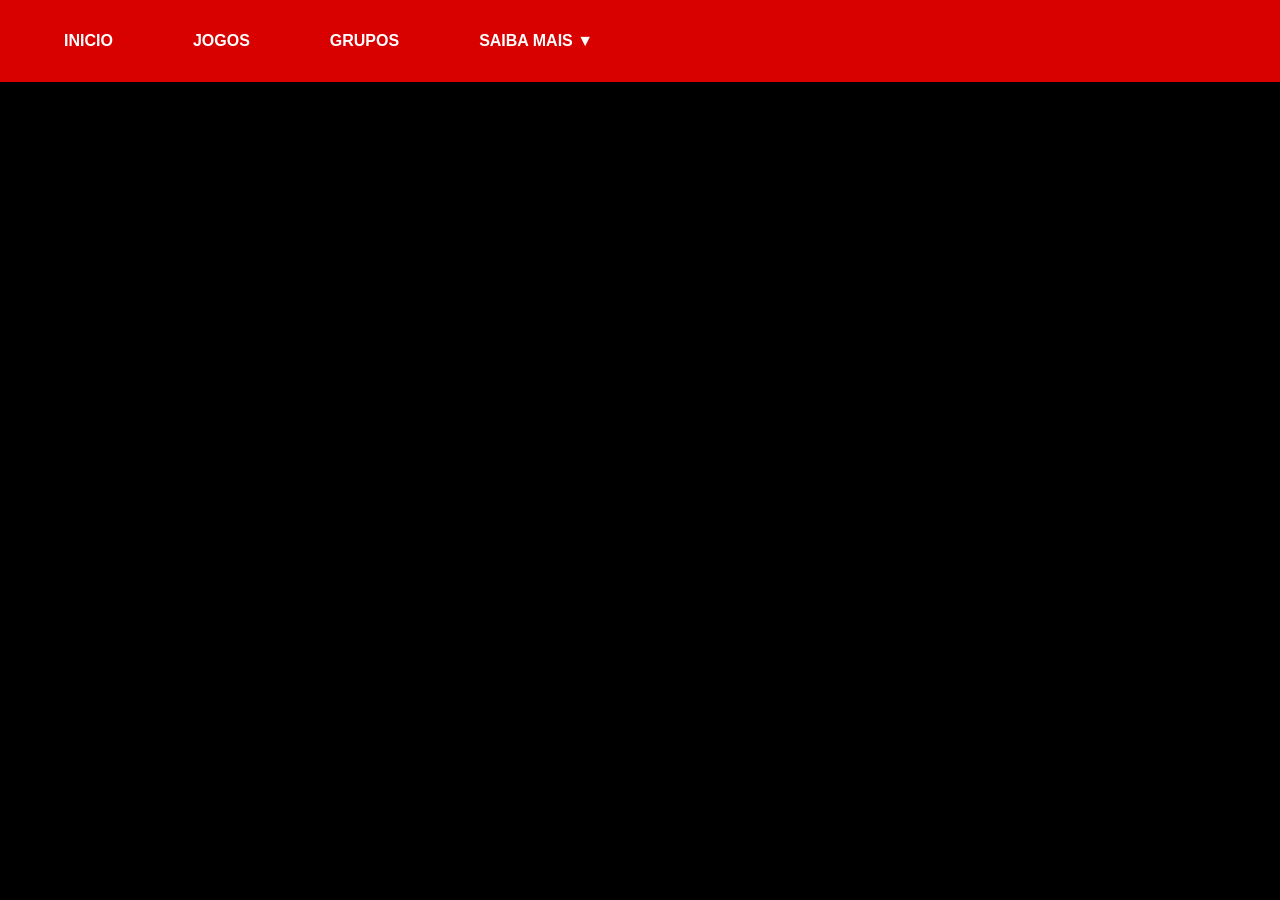
==== index.html @ 4c98f841 "bosnia" ====
<!DOCTYPE html>
<html lang="pt-BR">


<head>
    <meta charset="UTF-8">
    <meta name="viewport" content="width=device-width, initial-scale=1.0">
    <title>Portal do Mundo</title>
    <link rel="stylesheet" href="../style/estilo.css">
</head>


<body>
    <div id="header">
        <div id="nav">
            <ul id="nav-links">
                <li><a href="../index.html" class="links-navegacao">INICIO</a></li>
                <li><a href="#" class="links-navegacao">JOGOS</a></li>
                <li><a href="pages/grupos.html" class="links-navegacao">GRUPOS</a></li>


                <li class="sub-link">
                    <a href="saibamais.html" class="links-navegacao">SAIBA MAIS &#9660</a>
                    <ul class="nav-sub-links">
                        <li><a href="#intro-saiba-mais">O QUE É A COPA?</a></li>
                        <li><a href="#contagem-regressiva">CONTAGEM REGRESSIVA</a></li>
                        <li><a href="#ganhadores">GANHADORES</a></li>
                        <li><a href="#">MAIORES RECORDES</a></li>
                        <li><a href="#">COMO FUNCIONA A COPA?</a></li>
                        <li><a href="#">MASCOTES</a></li>
                    </ul>
                </li>
            </ul>
        </div>
    </div>


   
    <div class="footer">
        <div class="direitos-reservados">
            <p> &#169 2026 - Todos os direitos reservados.</p>
        </div>
    </div>


</body>


</html>
---- style/estilo.css ----
* {
    margin: 0;
    padding: 0; 
    box-sizing: border-box; 
    font-family: 'Poppins', sans-serif;
    font-weight: 600;
}

html {
    scroll-behavior: smooth; 
   
    scroll-padding-top: 90px; 
}

body {
    background-color: black;
}

#header {
    background-color: #D90000; 
    position: fixed;
    z-index: 900;
    width: 100%;
}

#nav {
    padding: 2em;
    margin-left: 2em;
    box-sizing: border-box;
    
}

#nav-links {
    display: flex;
    flex-direction: row;
    justify-content: flex-start;
    align-items: center;
    list-style: none;
    gap: 5em;
}

#nav-links li {
    position: relative;
}

#nav-links li a {
    display: block;
    color: white;
    text-decoration: none;
    padding-bottom: 15px; 
    margin-bottom: -15px;
}


.nav-sub-links {
    display: none;        
    position: absolute;   
    top: 100%;  
    left: 0;
    background-color: white; 
    min-width: 220px;     
    box-shadow: 0px 8px 16px rgba(0,0,0,0.3);
    list-style: none;
    padding: 10px 0;
    margin: 0;            
    z-index: 1000;        
}


.nav-sub-links li a {
    padding: 15px 20px;
    font-size: 14px;
    color: #333 !important; 
}


.nav-sub-links li a:hover {
    background-color: #f5f5f5;
    color: #D90000 !important; 
}

.sub-link:hover .nav-sub-links {
    display: block;
    transform: translateY(1em);
}

.sobre {
    display: flex;
    flex-direction: column;
    color: #ffffff;
}

.grupos {
    display: flex;
    margin-top: 110px;
    gap: 100px;
    justify-content: center;
    border-color: #D90000;
}

.grupos button {
    font-size: 15px;
    color: #ffffff;
    background-color: #000000;
}

.h1 {
    color: #ffffff;
    justify-content: center;
    width: 100%;
}

.secao-introducao {
    display: flex;
    flex-direction: row;
    margin-top: 30px;
}

.imgs-texto-lado {
    margin-left: 20px;
    display: flex;
    flex-direction: column;
    width: 290px;
    gap: 10px;
    color: #ffffff;
}

.imgs-texto-lado img {
    border-radius: 20px;
}

.texto-pt1 {
    margin-left: 30px;
    color: #ffffff;
}

.direitos-reservados {
     display: flex;
     text-align: center;
     flex-direction: column;
     width: 100%;
     color: #ffffff; 
}
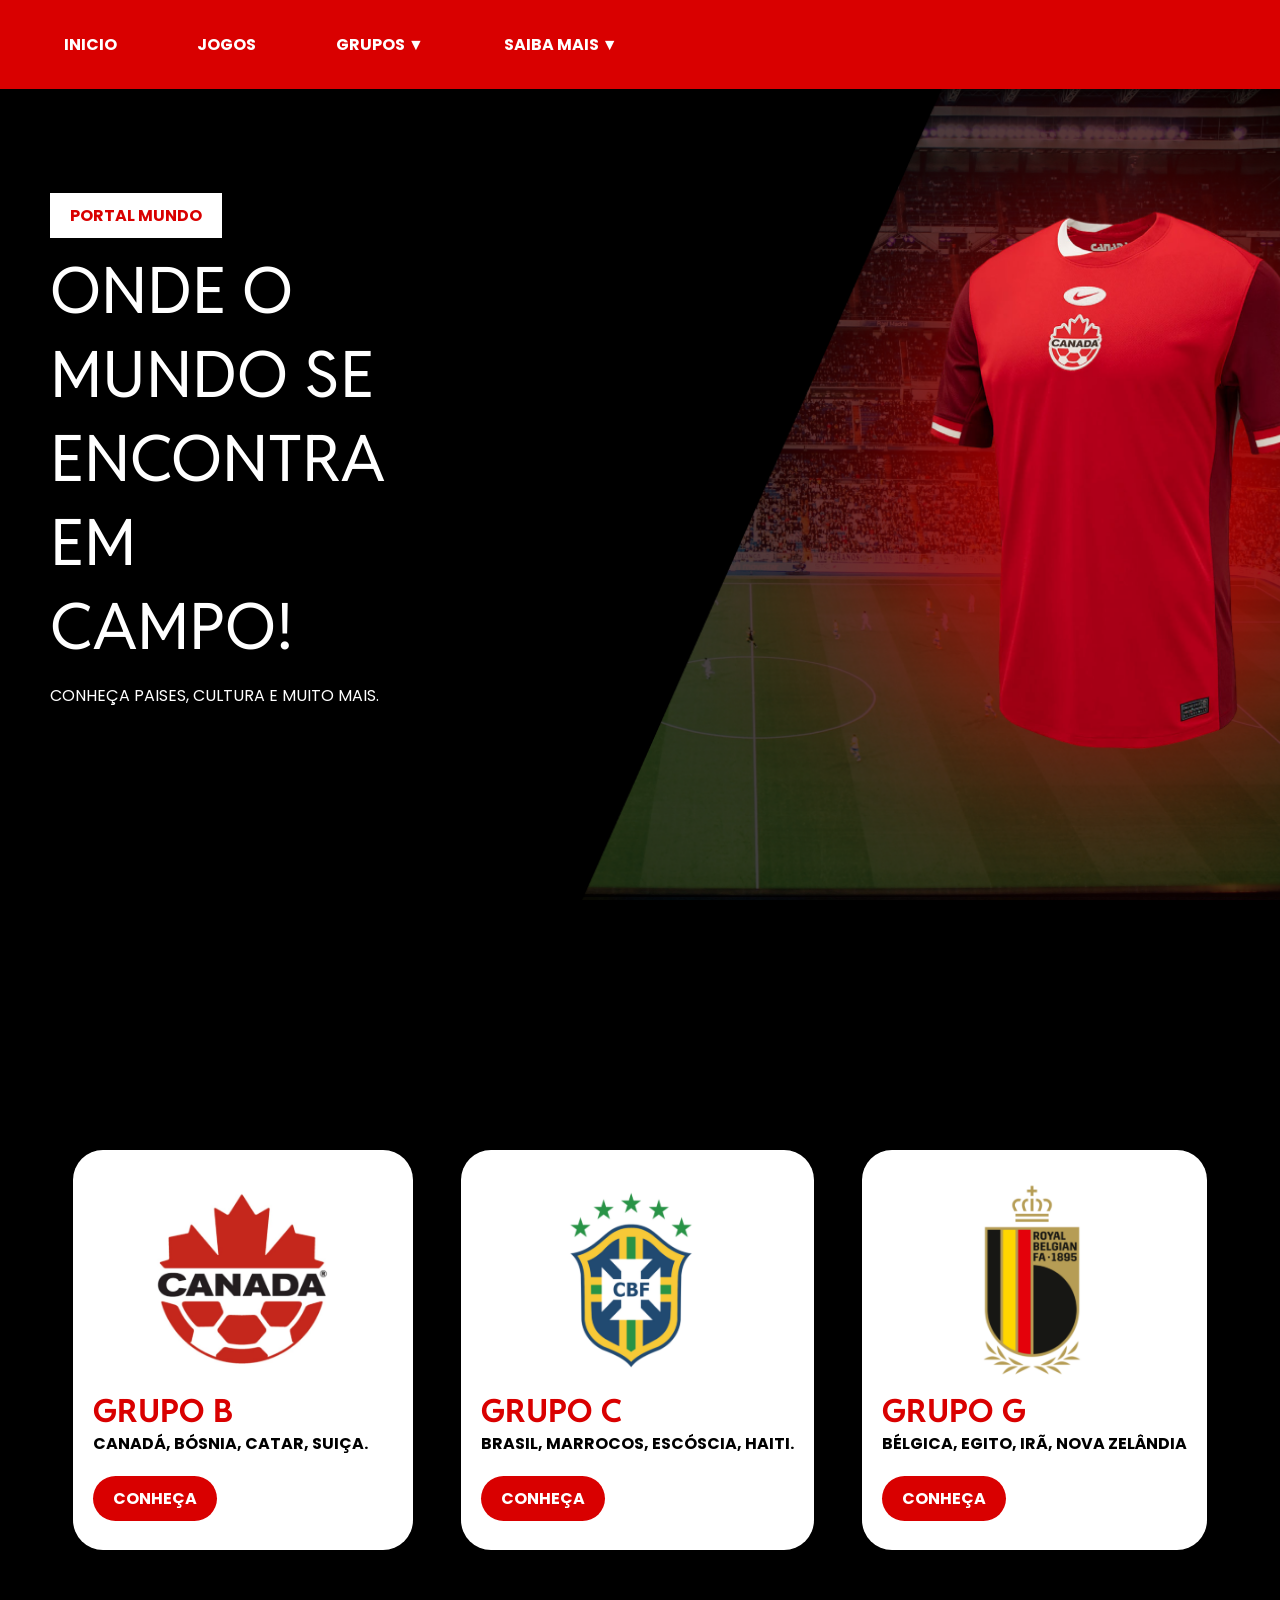
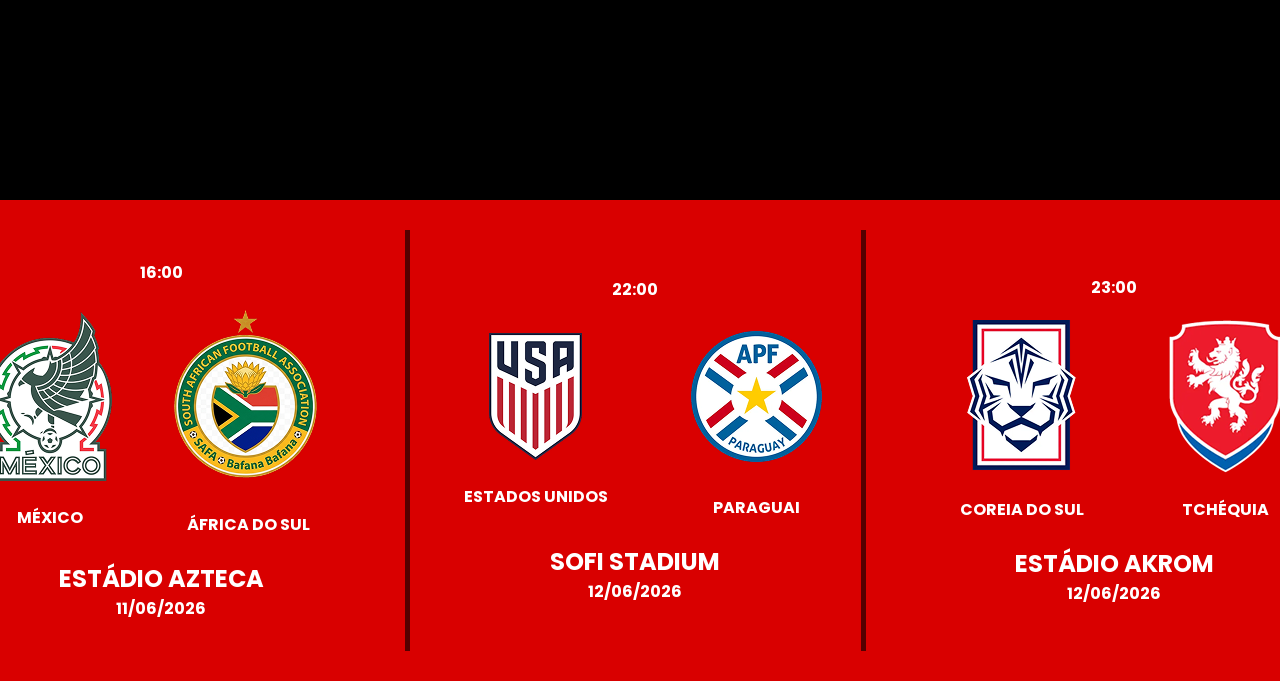
==== commit 313118eb: "pagina home" ====
--- a/index.html
+++ b/index.html
@@ -6,7 +6,17 @@
     <meta charset="UTF-8">
     <meta name="viewport" content="width=device-width, initial-scale=1.0">
     <title>Portal do Mundo</title>
-    <link rel="stylesheet" href="../style/estilo.css">
+    <link rel="stylesheet" href="../style/saibamais.css">
+    <link rel="preconnect" href="https://fonts.googleapis.com">
+    <link rel="preconnect" href="https://fonts.gstatic.com" crossorigin>
+    <link
+        href="https://fonts.googleapis.com/css2?family=Montserrat:ital,wght@0,100..900;1,100..900&family=Poppins:ital,wght@0,100;0,200;0,300;0,400;0,500;0,600;0,700;0,800;0,900;1,100;1,200;1,300;1,400;1,500;1,600;1,700;1,800;1,900&display=swap"
+        rel="stylesheet">
+    <link rel="preconnect" href="https://fonts.googleapis.com">
+    <link rel="preconnect" href="https://fonts.gstatic.com" crossorigin>
+    <link
+        href="https://fonts.googleapis.com/css2?family=Montserrat:ital,wght@0,100..900;1,100..900&family=Poppins:ital,wght@0,100;0,200;0,300;0,400;0,500;0,600;0,700;0,800;0,900;1,100;1,200;1,300;1,400;1,500;1,600;1,700;1,800;1,900&family=Reddit+Sans:ital,wght@0,200..900;1,200..900&display=swap"
+        rel="stylesheet">
 </head>
 
 
@@ -14,36 +24,135 @@
     <div id="header">
         <div id="nav">
             <ul id="nav-links">
-                <li><a href="../index.html" class="links-navegacao">INICIO</a></li>
+                <li><a href="index.html" class="links-navegacao">INICIO</a></li>
                 <li><a href="#" class="links-navegacao">JOGOS</a></li>
-                <li><a href="pages/grupos.html" class="links-navegacao">GRUPOS</a></li>
+                <li class="sub-link"><a href="pages/grupos.html" class="links-navegacao">GRUPOS &#9660</a>
+                    <ul class="nav-sub-links">
+                        <li><a href="pages/grupos.html?grupo=grupo-b">GRUPO B</a></li>
+                        <li><a href="pages/grupos.html?grupo=grupo-c">GRUPO C</a></li>
+                        <li><a href="pages/grupos.html?grupo=grupo-g">GRUPO G</a></li>
+                        <li><a href="pages/grupos.html?grupo=grupo-anfitrioes">ANFITRÕES</a></li>
+                    </ul>
+                </li>
 
 
                 <li class="sub-link">
-                    <a href="saibamais.html" class="links-navegacao">SAIBA MAIS &#9660</a>
+                    <a href="pages/saibamais.html" class="links-navegacao">SAIBA MAIS &#9660</a>
                     <ul class="nav-sub-links">
-                        <li><a href="#intro-saiba-mais">O QUE É A COPA?</a></li>
-                        <li><a href="#contagem-regressiva">CONTAGEM REGRESSIVA</a></li>
-                        <li><a href="#ganhadores">GANHADORES</a></li>
-                        <li><a href="#">MAIORES RECORDES</a></li>
-                        <li><a href="#">COMO FUNCIONA A COPA?</a></li>
-                        <li><a href="#">MASCOTES</a></li>
+                        <li><a href="pages/saibamais.html#intro-saiba-mais">O QUE É A COPA?</a></li>
+                        <li><a href="pages/saibamais.html#contagem-regressiva">CONTAGEM REGRESSIVA</a></li>
+                        <li><a href="pages/saibamais.html#ganhadores">GANHADORES</a></li>
+                        <li><a href="pages/saibamais.html#maiores-recordes">MAIORES RECORDES</a></li>
+                        <li><a href="pages/saibamais.html#como-funciona-a-copa">COMO FUNCIONA A COPA?</a></li>
+                        <li><a href="pages/saibamais.html#mascotes">MASCOTES</a></li>
                     </ul>
                 </li>
             </ul>
         </div>
     </div>
 
-
-   
-    <div class="footer">
-        <div class="direitos-reservados">
-            <p> &#169 2026 - Todos os direitos reservados.</p>
+    <div id="home">
+        <div id="home-textos">
+            <p>PORTAL MUNDO</p>
+            <p>ONDE O MUNDO SE ENCONTRA EM CAMPO!</p>
+            <p>CONHEÇA PAISES, CULTURA E MUITO MAIS.</p>
         </div>
     </div>
 
+    <div id="grupos">
+        <div id="blocos-grupos">
+
+            <div class="card-grupos">
+                <img src="imagens/brasoes/brasao-canada-bw.jpeg" id="img-grupo-b" alt="foto-brasao-grupo-b">
+                <p>GRUPO B</p>
+                <p>CANADÁ, BÓSNIA, CATAR, SUIÇA.</p>
+                <a href="pages/grupos.html?grupo=grupo-b">CONHEÇA</a>
+            </div>
+
+            <div class="card-grupos">
+                <img src="imagens/brasoes/brasao-brasil.png" id="img-grupo-c" alt="foto-brasao-grupo-c">
+                <p>GRUPO C</p>
+                <p>BRASIL, MARROCOS, ESCÓSCIA, HAITI.</p>
+                <a href="pages/grupos.html?grupo=grupo-c">CONHEÇA</a>
+            </div>
+
+            <div class="card-grupos">
+                <img src="imagens/brasoes/brasao-belgica.png" id="img-grupo-g" alt="foto-brasao-grupo-g">
+                <p>GRUPO G</p>
+                <p>BÉLGICA, EGITO, IRÃ, NOVA ZELÂNDIA</p>
+                <a href="pages/grupos.html?grupo=grupo-g">CONHEÇA</a>
+            </div>
+
+        </div>
+    </div>
+
+    <div id="jogos">
+        <div id="blocos-jogos">
+            <div class="card-jogo">
+                <p>16:00</p>
+
+
+                <div class="brasoes-jogos">
+                    <div class="brasao-1">
+                        <img src="imagens/brasoes/brasao-mexico.png" alt="brasao-mexico">
+                        <p>MÉXICO</p>
+                    </div>
+                      
+                    <div class="brasao-2">
+                        <img src="imagens/brasoes/brasao-africa-do-sul.png" alt="brasao-africa-do-sul">
+                        <p>ÁFRICA DO SUL</p>
+                    </div>
+                </div>
+
+
+                <p>ESTÁDIO AZTECA</p>
+                <p>11/06/2026</p>
+            </div>
+
+            <div class="card-jogo">
+                <p>22:00</p>
+
+                <div class="brasoes-jogos">
+                    <div class="brasao-1">
+                        <img src="imagens/brasoes/brasao-usa.png" alt="brasao-usa">
+                        <p>ESTADOS UNIDOS</p>
+                    </div>
+                      
+                    <div class="brasao-2">
+                        <img src="imagens/brasoes/brasao-paraguai.png" alt="brasao-paraguai">
+                        <p>PARAGUAI</p>
+                    </div>
+                </div>
+
+                <p>SOFI STADIUM</p>
+                <p>12/06/2026</p>
+            </div>
+
+            <div class="card-jogo">
+                <p>23:00</p>
+
+                <div class="brasoes-jogos">
+                    <div class="brasao-1">
+                        <img src="imagens/brasoes/brasao-coreia.png" alt="brasao-coreia-do-sul">
+                        <p>COREIA DO SUL</p>
+                    </div>
+        
+                    <div class="brasao-2">
+                        <img src="imagens/brasoes/brasao-tchequia.png" alt="brasao-tchequia">
+                        <p>TCHÉQUIA</p>
+                    </div>
+                </div>
+
+
+                <p>ESTÁDIO AKROM</p>
+                <p>12/06/2026</p>
+            </div>
+        </div>
+    </div>
+
+<script src="js/saibamais.js"></script>
 
 </body>
 
 
-</html>
+</html>
--- a/style/saibamais.css
+++ b/style/saibamais.css
@@ -0,0 +1,711 @@
+* {
+    margin: 0;
+    padding: 0; 
+    box-sizing: border-box; 
+    font-family: 'Poppins', sans-serif;
+    color: white;
+    
+}
+
+html {
+    scroll-behavior: smooth; 
+    scroll-padding-top: 90px; 
+}
+
+body {
+    background-color: black;
+    margin: 0;
+    padding: 0;
+}
+
+#header {
+    background-color: #D90000; 
+    position: fixed;
+    z-index: 900;
+    width: 100%;
+    box-shadow: 0px 4px 10px rgba(0, 0, 0, 0.5);
+}
+
+#nav {
+    padding: 2em;
+    margin-left: 2em;
+    box-sizing: border-box;
+    
+}
+
+#nav-links {
+    display: flex;
+    flex-direction: row;
+    justify-content: flex-start;
+    align-items: center;
+    list-style: none;
+    gap: 5em;
+}
+
+#nav-links li {
+    position: relative;
+}
+
+#nav-links li a {
+    display: block;
+    color: white;
+    text-decoration: none;
+    padding-bottom: 15px; 
+    margin-bottom: -15px;
+    font-weight: bold;
+}
+
+
+.nav-sub-links {
+    display: none;        
+    position: absolute;   
+    top: 100%;  
+    left: 0;
+    background-color: white; 
+    min-width: 220px;     
+    box-shadow: 0px 8px 16px rgba(0,0,0,0.3);
+    list-style: none;
+    padding: 10px 0;
+    margin: 0;            
+    z-index: 1000;        
+}
+
+
+.nav-sub-links li a {
+    padding: 15px 20px;
+    font-size: 14px;
+    color: #333 !important; 
+}
+
+
+.nav-sub-links li a:hover {
+    background-color: #f5f5f5;
+    color: #D90000 !important; 
+}
+
+.sub-link:hover .nav-sub-links {
+    display: block;
+    transform: translateY(1em);
+}
+
+#intro-saiba-mais {
+    background-image: url(../imagens/backgrounds/background-saiba-mais.jpg);
+    background-size: cover;
+    background-repeat: no-repeat;
+    background-position: center;
+    min-height: 100vh; 
+    display: flex;
+    justify-content: flex-end; 
+    align-items: center;       
+}
+
+#intro-textos {
+    display: flex;
+    flex-direction: column;
+    align-items: flex-end; 
+    color: white;
+    text-align: right;
+    margin-top: 1em;
+    padding-right: 4em; 
+    max-width: 950px;  
+}
+
+#titulo-intro {
+    font-size: 50px;
+    font-family: 'Reddit Sans';
+    font-weight: bold;
+}
+
+#destaque-titulo-intro {
+    font-size: 50px;
+    background-color: white;
+    color: #D90000;
+    padding: 0 10px; 
+    margin-bottom: 0.5em;
+    display: inline-block; 
+    font-family: 'Reddit Sans';
+    font-weight: bold;
+    
+}
+
+#texto-intro {
+    margin-top: 1em;
+    font-size: 17px;
+}
+
+#contagem-regressiva {
+    scroll-margin-top: 120px;
+    text-align: center;
+    color: white;
+    font-family: 'Reddit Sans';
+    margin: 10em;
+    margin-top: 15em;
+    margin-bottom: 15em;
+
+}
+
+#titulo-contagem {
+    font-size: 64px;
+    margin-bottom: 25px;
+    letter-spacing: 2px;
+    font-family: 'Reddit Sans';
+    font-weight: bold;
+}
+
+#texto-contagem {
+    font-size: 20px;
+    margin-bottom: 2em;
+}
+
+#card-contagem {
+    display: flex;
+    justify-content: center;
+    gap: 20px;
+}
+
+
+.time-card {
+    background-color: #D90000; 
+    min-width: 200px;
+    padding: 20px 15px;
+    border-radius: 8px;
+    box-shadow: 0 4px 10px rgba(0, 0, 0, 0.5);
+}
+
+
+#dias, #horas, #minutos, #segundos {
+    font-size: 64px;
+    font-weight: bold;
+    margin: 0;
+    line-height: 1; 
+}
+
+.time-label {
+    font-size: 20px;
+    letter-spacing: 1px;
+    margin-top: 8px;
+    color: #ffffff;
+    font-weight: 400;
+}
+
+
+#ganhadores {
+    background-color: black;
+    color: white;
+    font-family: 'Poppins';
+    padding: 40px 20px;
+    max-width: 1000px;
+    margin: 0 auto;
+    scroll-margin-top: 5px;
+}
+
+#titulo-ganhadores {
+    font-family: 'Reddit Sans';
+    font-size: 64px;
+    margin-bottom: 0.2em;
+    font-weight: bold;
+}
+
+#texto-ganhadores {
+    font-size: 20px;
+    margin-bottom: 2em;
+}
+
+
+#card-ganhadores-1, #card-ganhadores-2, #card-ganhadores-3, 
+#card-ganhadores-4, #card-ganhadores-5, #card-ganhadores-6 {
+    display: flex;
+    justify-content: space-between;
+    align-items: flex-start;
+    gap: 50px;
+    margin-bottom: 25px;
+    padding-bottom: 25px;
+    border-bottom: 2px solid rgb(255, 255, 255); 
+}
+
+#card-ganhadores-2 {
+    border-bottom: none;
+}
+
+.blocos {
+    flex: 1;
+    display: flex;
+    flex-direction: column;
+    align-items: center;
+    text-align: center;
+}
+
+.blocos img {
+    width: 100%;
+    max-width: 200px;
+    height: 120px;
+    background-color: #D3D3D3; 
+    filter: grayscale(100%);
+    transition: transform 0.4s cubic-bezier(0.25, 1, 0.5, 1);
+    border: none;
+    object-fit: cover;
+    margin-bottom: 12px;
+}
+
+.blocos img:hover {
+    filter: none;
+    transition: transform 0.5s ease-out;
+    transform: scale(1.08);
+    transition: ease-in;
+}
+
+.blocos p {
+    margin: 2px 0;
+    font-size: 14px;
+   
+    letter-spacing: 1px;
+    text-transform: uppercase;
+}
+
+.blocos p + p {
+    
+    color: #e0e0e0;
+}
+
+#ganhadores button {
+    background-color: #D90000;
+    color: white;
+    border: none;
+    padding: 12px 30px;
+    font-size: 14px;
+    font-weight: bold;
+    border-radius: 50px; 
+    cursor: pointer;
+    margin-top: 20px;
+    transition: background-color 0.2s ease;
+    text-transform: uppercase;
+}
+
+.hidden-card {
+    display: none !important;
+}
+
+#maiores-recordes {
+    display: flex;
+    flex-direction: column;
+    color: white;
+    width: 100%;
+    margin-top: 10em;   
+    margin-bottom: 0;   
+}
+
+#titulo-carrossel {
+    text-align: left;
+    font-size: 64px; 
+    font-family: 'Reddit Sans', sans-serif;
+    font-weight: bold;
+    text-transform: uppercase;
+    margin-left: 5%;
+    margin-bottom: 0.8em;
+    letter-spacing: 1px;
+}
+
+#carrossel-recordes {
+    background-color: #D90000;
+    width: 100%;
+    min-height: 450px; 
+    display: flex;
+    justify-content: center;
+    align-items: center;
+    padding: 4em 0;   
+}
+
+.cards-carrossel {
+    display: flex;
+    flex-direction: row;
+    align-items: center;
+    justify-content: space-between;
+    width: 100%;
+    max-width: 1100px; 
+    padding: 0 2em;
+    gap: 4em;
+}
+
+.imagem-carrossel {
+    flex: 1;
+    display: flex;
+    justify-content: center;
+    align-items: center;
+}
+
+.imagem-carrossel img {
+    width: 100%;
+    max-width: 450px;
+    height: 400px;
+    object-fit: cover; 
+    object-position: center top;
+    box-shadow: 0px 10px 25px rgba(0, 0, 0, 0.4);
+}
+
+
+.textos-carrossel {
+    flex: 1.2;     
+    display: flex;
+    flex-direction: column;
+    justify-content: center;
+    text-align: right;  
+}
+
+.titulo-card-carrossel {
+    font-family: 'Reddit Sans', sans-serif;
+    font-size: 42px;
+    font-weight: bold;
+    letter-spacing: 1px;
+    text-transform: uppercase;
+    line-height: 1.1;
+    margin-bottom: 5px;
+}
+
+.subtitulo-card-carrossel {
+    font-family: 'Reddit Sans', sans-serif;
+    font-size: 18px;
+    font-weight: bold;
+    text-transform: uppercase;
+    letter-spacing: 1px;
+    color: #ffffff;
+    margin-bottom: 20px;
+    padding-bottom: 15px;
+    border-bottom: 2px solid rgb(255, 255, 255); 
+}
+
+.texto-card-carrossel {
+    font-family: 'Poppins', sans-serif;
+    font-size: 14px;
+    line-height: 1.6;
+    color: #ffffff;
+    text-align: justify;
+}
+
+
+#como-funciona-a-copa {
+    display: flex;
+    flex-direction: column;
+    justify-content: center;
+    align-items: center;
+    color: white;
+    background-image: url('../imagens/backgrounds/background-explicacao-saibamais.jpg');
+    background-size: cover;
+    background-repeat: repeat-x;
+    height: 900px;
+    text-align: center;
+}
+
+#titulo-explicacao {
+    font-family: 'Reddit Sans';
+    font-size: 64px;
+    font-weight: bold;
+    margin-left: 8em;
+    margin-bottom: 20px;
+    padding-bottom: 15px;
+    border-bottom: 2px solid rgb(255, 255, 255);
+    width: fit-content;
+}
+
+#texto-explicacao {
+    font-size: 24px;
+    margin-left: 8em;
+    margin-right: 8em;
+    margin-top: 2em;
+    text-align: justify;
+}
+
+#mascotes{
+    display: flex;
+    flex-direction: column;
+    color: white;
+    font-weight: 600;
+    margin-top: 10em;
+   
+}
+
+#titulo-mascotes {
+    font-size: 64px;
+    margin-left: 2em;
+}
+
+#cards-mascotes {
+    display: flex;
+    flex-direction: row;
+    justify-content: center;
+    align-items: center;
+    gap: 15em;
+    margin-top: 2em;
+    margin-bottom: 2em;
+    font-weight: bold;
+}
+
+#card-mascote-selecionado {
+    width: 450px;
+    gap: 2em;
+}
+
+#foto-mascote-selecionado {
+    width: 600px;
+    height: 550px;
+    border-radius: 30px;
+}
+
+#nome-mascote-selecionado {
+    font-size: 48px;
+    color: #D90000;
+}
+
+#pais-ano-mascote-selecionado {
+    font-size: 30px;
+    font-style: italic;
+}
+
+#texto-sobre-o-mascote-selecionado {
+    font-size: 24px;
+}
+
+#card-secundario {
+    display: flex;
+    flex-direction: column;
+    width: 550px;
+    max-height: 665px;
+    overflow: auto;
+    padding: 10px;
+  
+}
+
+#item-lista-fuleco {
+    display: none;
+}
+
+.esconder-mascote {
+    display: none !important;
+}
+
+
+.mascotes-secundarios {
+    display: flex;
+    flex-direction: row;
+    gap: 3em;
+    margin-bottom: 2em;
+}
+
+.foto-mascote {
+    background-color: #D3D3D3;
+    width: 200px;
+    height: 200px;
+    border-radius: 30px;
+    filter: grayscale(100);
+}
+
+.nome-mascote {
+    font-size: 32px;
+    color: #D90000;
+}
+
+.pais-ano-mascote {
+    font-size: 24px;
+    font-style: italic
+}
+
+.texto-mascote {
+    font-size: 15px;
+}
+
+#card-secundario::-webkit-scrollbar {
+    width: 6px;               /* Largura da barra */
+}
+
+#card-secundario::-webkit-scrollbar-track {
+    background: rgba(0, 0, 0, 0.05); /* Fundo da barra */
+    border-radius: 10px;
+}
+
+#card-secundario::-webkit-scrollbar-thumb {
+    background: #ccc;         /* Cor do indicador de rolagem */
+    border-radius: 10px;
+}
+
+#card-secundario::-webkit-scrollbar-thumb:hover {
+    background: #999;         /* Cor do indicador quando passa o mouse */
+}
+
+
+/*home*/
+
+#home {
+    display: flex;
+    align-items: center;
+    justify-content: flex-start; 
+    height: 100vh;         
+    padding-left: 50px;         
+    background-image: url("../imagens/backgrounds/background_home.png"); 
+    background-size: cover;
+    background-repeat: no-repeat;
+}
+
+
+#home-textos p:nth-of-type(1) {
+    font-size: 1rem;
+    color: #D90000;
+    background-color: #ffffff;
+    width: fit-content;
+    
+    padding: 10px 20px;
+    text-align: center;
+    font-weight: bold;
+    margin-bottom: 10px;
+}
+
+
+#home-textos p:nth-of-type(2) {
+    font-size: 64px;
+    color: #ffffff;
+    font-family: 'Reddit Sans', sans-serif;
+    margin-right: 900px;
+    margin-bottom: 15px;
+}
+
+
+#home-textos p:nth-of-type(3) {
+    font-size: 1rem;
+    white-space: nowrap;
+    color: #ffffff;
+}
+
+#grupos {
+    display: flex;
+    justify-content: center;
+    align-items: center;
+    height: 100vh;
+    margin: 0 auto;
+}
+
+#blocos-grupos {
+    display: flex;
+    flex-direction: row;
+    gap: 3em;
+}
+
+.card-grupos {
+    display: flex;
+    flex-direction: column;
+    background-color: white;
+    height: 25em;
+    border-radius: 30px;
+    padding: 20px;
+}
+
+.card-grupos img {
+    width: 300px;
+    height: auto;
+    border-radius: 30px;
+    margin-top: 10px;
+    margin-bottom: 10px;
+}
+
+.card-grupos p:nth-of-type(1) {
+    font-size: 2em;
+    color: #D90000;
+    font-family: 'Reddit Sans';
+    font-weight: bold;
+}
+
+.card-grupos p:nth-of-type(2) {
+    font-size: 1em;
+    color: black;
+    font-weight: bold;
+}
+
+.card-grupos a {
+    text-decoration: none;
+    border: none;
+    background-color: #D90000;
+    font-weight: bold;
+    padding: 10px 20px;
+    width: fit-content;
+    border-radius: 30px;
+    margin-top: 20px;
+}
+
+#jogos {
+    display: flex;
+    background-color: #D90000;
+    justify-content: center;
+
+    
+}
+
+#blocos-jogos {
+    display: flex;
+    flex-direction: row;
+    gap: 40px;
+    margin: 30px;
+}
+
+
+
+.card-jogo {
+    display: flex;
+    flex-direction: column;
+    justify-content: center;
+    align-items: center;
+    box-sizing: border-box;
+    padding: 30px;
+ 
+}
+
+.card-jogo:nth-child(2) {
+    border-left: #530000 5px solid;
+    border-right: #530000 5px solid;
+}
+
+.card-jogo p:nth-of-type(1) {
+    font-size: 1em;
+    font-weight: bold;
+}
+
+.card-jogo p:nth-of-type(2) {
+    font-size: 1.5em;
+    font-weight: bold;
+}
+
+.card-jogo p:nth-of-type(3) {
+    font-size: 1em;
+    font-weight: bold;
+}
+
+.brasoes-jogos {
+    display: flex;
+    flex-direction: row;
+    justify-content: center;
+    align-items: center;
+    gap: 50px;
+    margin-top: 20px;
+}
+
+.brasoes-jogos p:nth-last-of-type(1) {
+    font-size: 1.5em;
+    font-weight: bold;
+    margin: 1.5em;
+}
+
+.brasao-1, .brasao-2 {
+    display: flex;
+    flex-direction: column;
+    justify-content: center;
+    align-items: center;
+}
+
+.brasao-1 p:nth-of-type(1) {
+    font-size: 1em;
+    font-weight: bold;
+    white-space: nowrap;
+    
+}
+
+.brasao-2 p:nth-of-type(1) {
+    font-size: 1em;
+    font-weight: bold;
+    white-space: nowrap;
+}
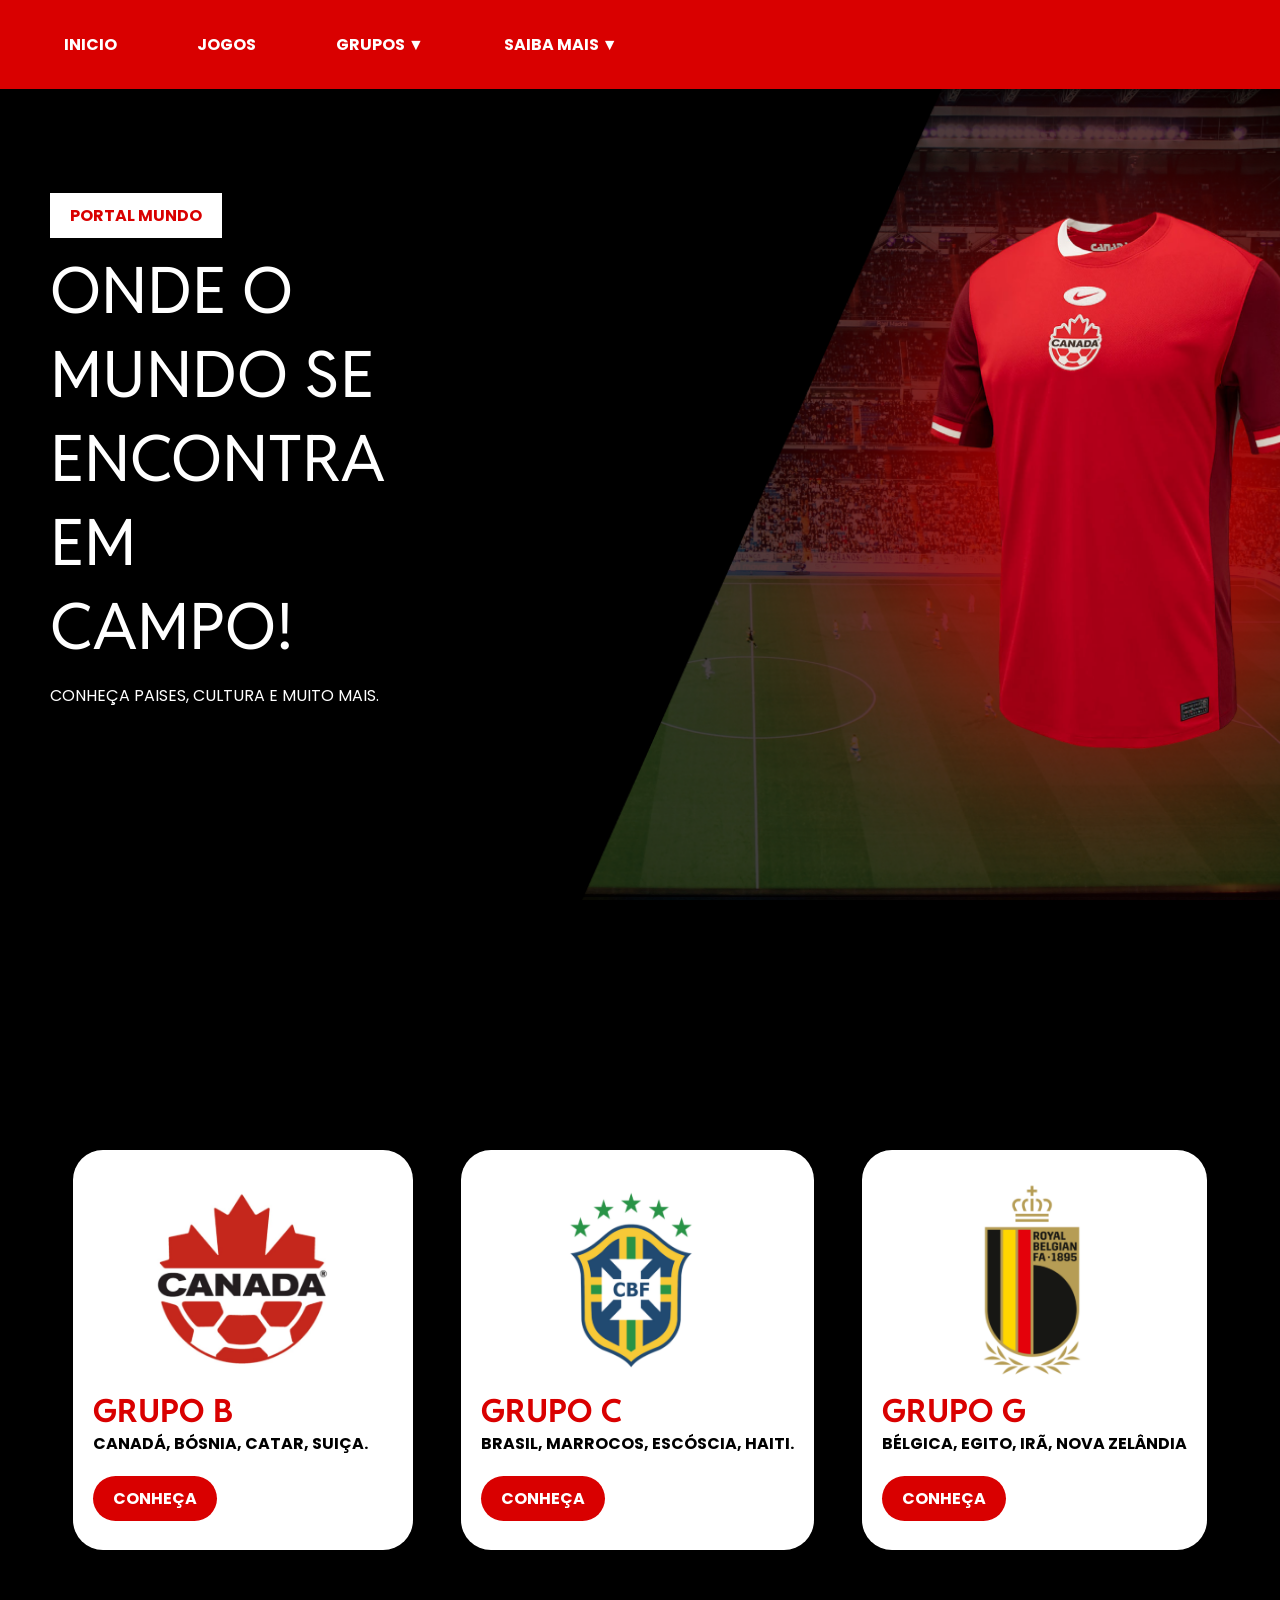
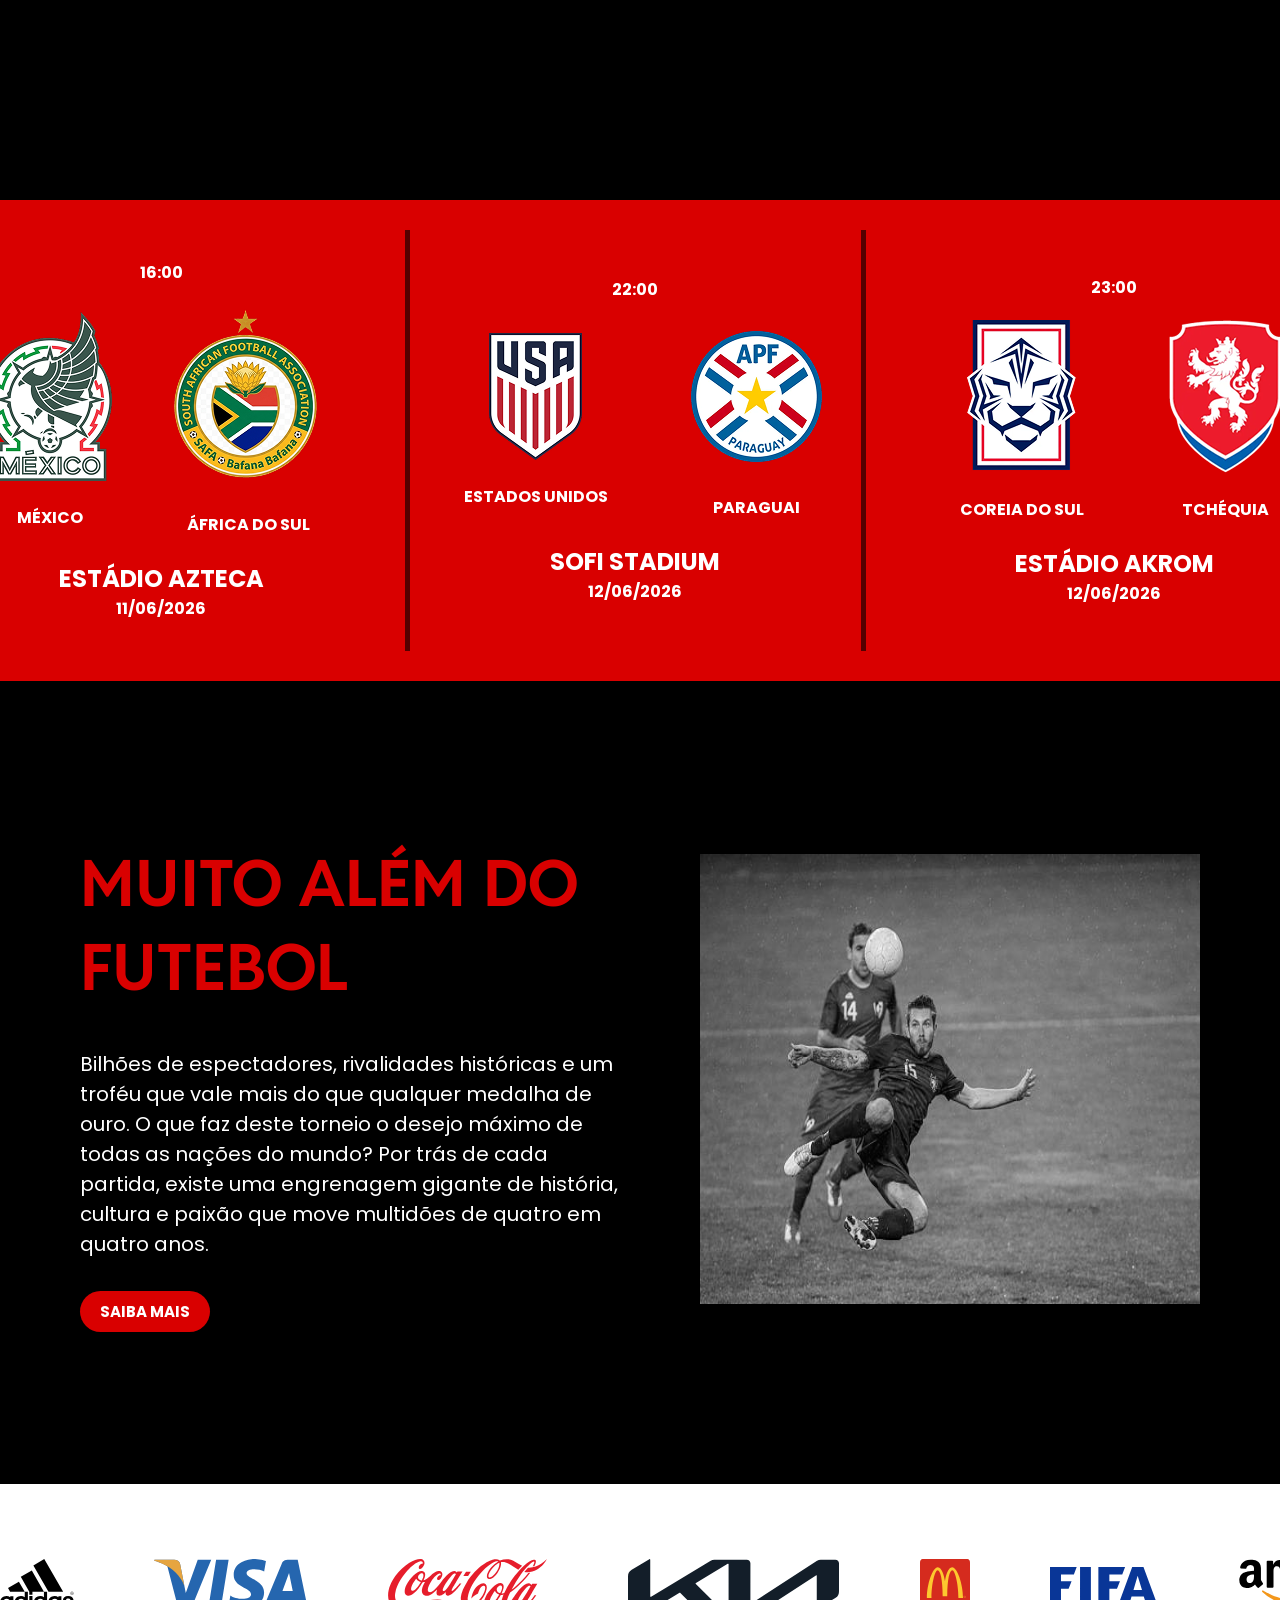
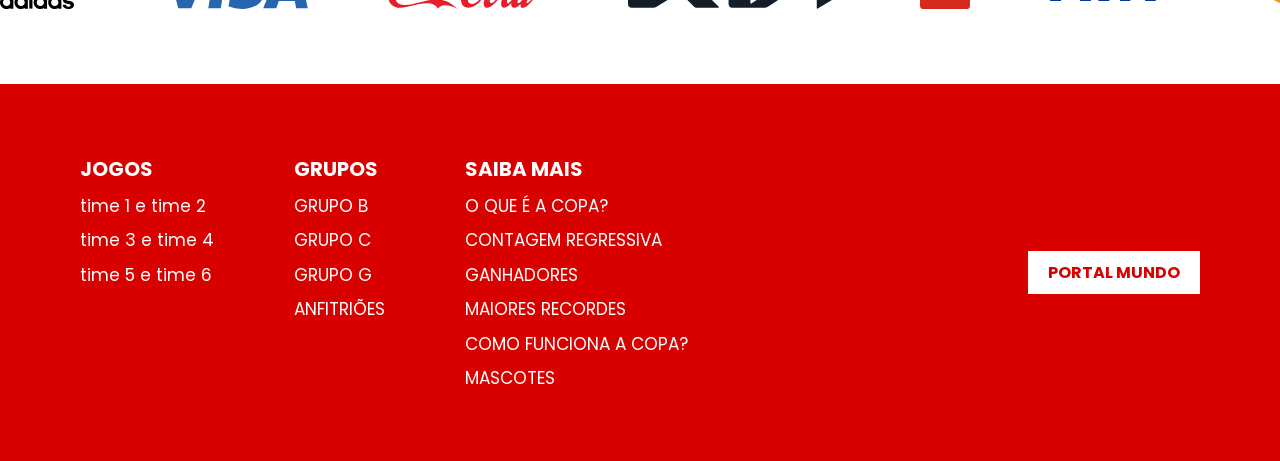
==== commit caed4bc9: "pagina home finalizada" ====
--- a/index.html
+++ b/index.html
@@ -150,6 +150,65 @@
         </div>
     </div>
 
+    <div id="o-que-e-a-copa">
+        <div id="textos-o-que-e-a-copa">
+            <p>MUITO ALÉM DO FUTEBOL</p>
+            <p>Bilhões de espectadores, rivalidades históricas e um troféu que vale mais do que qualquer medalha de ouro. O que faz deste torneio o desejo máximo de todas as nações do mundo? Por trás de cada partida, existe uma engrenagem gigante de história, cultura e paixão que move multidões de quatro em quatro anos.</p>
+            <a href="pages/saibamais.html">SAIBA MAIS</a>
+        </div>
+        <div id="imagens-o-que-e-a-copa">
+            <img src="imagens/img-gerais/jogando-1.jpg" alt="jogadores-jogando-1">
+        </div>
+    </div>
+
+    <div id="patrocinadores">
+        <div class="carrossel-container">
+            <div id="imagens-patrocinadores">
+                <img src="imagens/patrocinadores/adidas.svg" alt="logo-adidas">
+                <img src="imagens/patrocinadores/visa.svg" alt="logo-visa">
+                <img src="imagens/patrocinadores/coca-cola.svg" alt="logo-coca-cola">
+                <img src="imagens/patrocinadores/kia.svg" alt="logo-kia">
+                <img src="imagens/patrocinadores/mcdonalds.svg" alt="logo-mc-donalds">
+                <img src="imagens/patrocinadores/fifa.svg" alt="logo-fifa" class="logo-fifa">
+                <img src="imagens/patrocinadores/amazon.svg" alt="logo-amazon">
+                <img src="imagens/patrocinadores/airbnb.svg" alt="logo-airbnb">
+            </div>
+        </div>
+    </div>
+
+    <div id="footer">
+        <div id="links-footer">
+            <ul>
+                <li><a href="#">JOGOS</a></li>
+                <li><a href="#">time 1 e time 2</a></li>
+                <li><a href="#">time 3 e time 4</a></li>
+                <li><a href="#">time 5 e time 6</a></li>
+            </ul>
+
+            <ul>
+                <li><a href="pages/grupos.html">GRUPOS</a></li>
+                <li><a href="pages/grupos.html?grupo=grupo-b">GRUPO B</a></li>
+                <li><a href="pages/grupos.html?grupo=grupo-c">GRUPO C</a></li>
+                <li><a href="pages/grupos.html?grupo=grupo-g">GRUPO G</a></li>
+                <li><a href="pages/grupos.html?grupo=grupo-anfitrioes">ANFITRIÕES</a></li>
+            </ul>
+
+            <ul>
+                <li><a href="pages/saibamais.html">SAIBA MAIS</a></li>
+                <li><a href="pages/saibamais.html#intro-saiba-mais">O QUE É A COPA?</a></li>
+                <li><a href="pages/saibamais.html#contagem-regressiva">CONTAGEM REGRESSIVA</a></li>
+                <li><a href="pages/saibamais.html#ganhadores">GANHADORES</a></li>
+                <li><a href="pages/saibamais.html#maiores-recordes">MAIORES RECORDES</a></li>
+                <li><a href="pages/saibamais.html#como-funciona-a-copa">COMO FUNCIONA A COPA?</a></li>
+                <li><a href="pages/saibamais.html#mascotes">MASCOTES</a></li>
+            </ul>
+        </div>
+
+        <div id="logo-footer">
+            <a href="index.html">PORTAL MUNDO</a>
+        </div>
+    </div>
+
 <script src="js/saibamais.js"></script>
 
 </body>
--- a/style/saibamais.css
+++ b/style/saibamais.css
@@ -420,6 +420,7 @@
     color: white;
     font-weight: 600;
     margin-top: 10em;
+    margin-bottom: 5em;
    
 }
 
@@ -708,4 +709,146 @@
     font-size: 1em;
     font-weight: bold;
     white-space: nowrap;
+}
+
+#o-que-e-a-copa {
+    display: flex;
+    flex-direction: row;
+    justify-content: center;
+    align-items: center;
+    margin-top: 10em;
+    margin-bottom: 10em;
+}
+
+#textos-o-que-e-a-copa {
+    margin-left: 5em;
+    margin-right: 5em;
+}
+
+#textos-o-que-e-a-copa p:nth-of-type(1) {
+    font-size: 64px;
+    font-weight: bold;
+    font-family: 'Reddit Sans';
+    color: #D90000;
+}
+
+#textos-o-que-e-a-copa p:nth-of-type(2) {
+    font-size: 20px;
+    margin-top: 2em;
+    margin-bottom: 2em;
+}
+
+#textos-o-que-e-a-copa a {
+    background-color: #D90000;
+    font-size: 15px;
+    font-weight: bold;
+    width: fit-content;
+    text-decoration: none;
+    border-radius: 30px;
+    padding: 10px 20px;
+}
+
+#imagens-o-que-e-a-copa {
+    margin-right: 5em;
+}
+
+#imagens-o-que-e-a-copa img{
+    width: 500px;
+    height: 450px;
+    filter: grayscale(100);
+}
+
+#patrocinadores {
+    display: flex;
+    justify-content: center;
+    align-items: center;
+    width: 100%;
+    background-color: white;
+    height: 200px;
+}
+
+.carrossel-container {
+    overflow: hidden;
+    width: 100%;
+    display: flex;
+}
+
+#imagens-patrocinadores {
+    display: flex;
+    flex-direction: row;
+    align-items: center; 
+    gap: 5em;
+    padding-right: 5em;
+    animation: rolarInfinito 25s linear infinite;
+}
+
+
+#imagens-patrocinadores img {
+    height: 50px; 
+    width: auto;
+    object-fit: contain;
+    flex-shrink: 0;
+}
+
+
+#imagens-patrocinadores img.logo-fifa {
+    height: 35px;
+}
+
+#imagens-patrocinadores:hover {
+    animation-play-state: paused;
+}
+
+@keyframes rolarInfinito {
+    0% {
+        transform: translateX(0);
+    }
+    100% {
+        transform: translateX(-50%);
+    }
+}
+
+#footer {
+    display: flex;
+    flex-direction: row;
+    justify-content: space-between;
+    align-items: center;
+    background-color: #D90000;
+    padding: 70px 80px;
+}
+
+#links-footer {
+    display: flex;
+    flex-direction: row;
+    gap: 5em;
+}
+
+#links-footer ul {
+    display: flex;
+    flex-direction: column;
+    list-style: none;
+    font-size: 17px;
+    gap: 0.5em;
+}
+
+#links-footer ul li a {
+    text-decoration: none;
+}
+
+#links-footer ul li a:hover{
+    color: #530000;
+}
+
+#links-footer ul li:nth-of-type(1) {
+    font-weight: bold;
+    font-size: 20px;
+}
+
+#logo-footer a {
+    background-color: white;
+    color: #D90000;
+    text-decoration: none;
+    width: fit-content;
+    padding: 10px 20px;
+    font-weight: bold;
 }
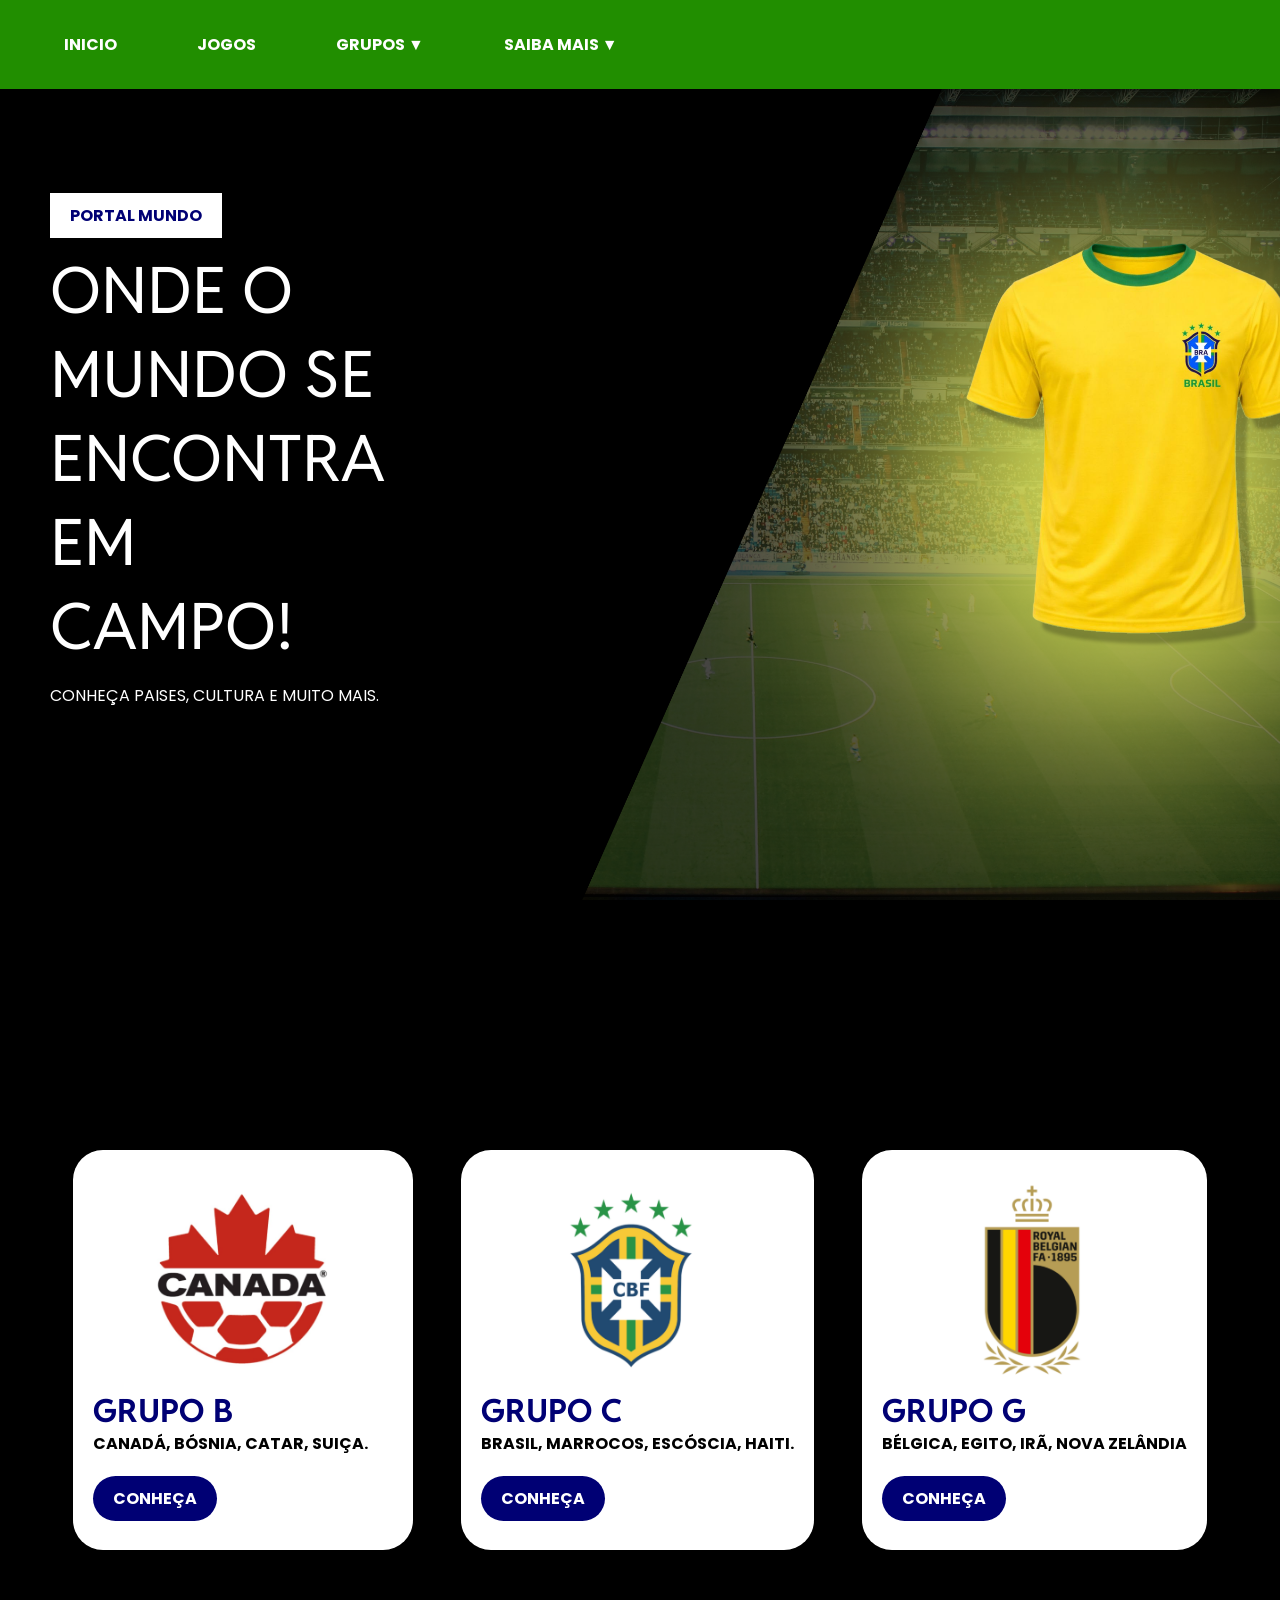
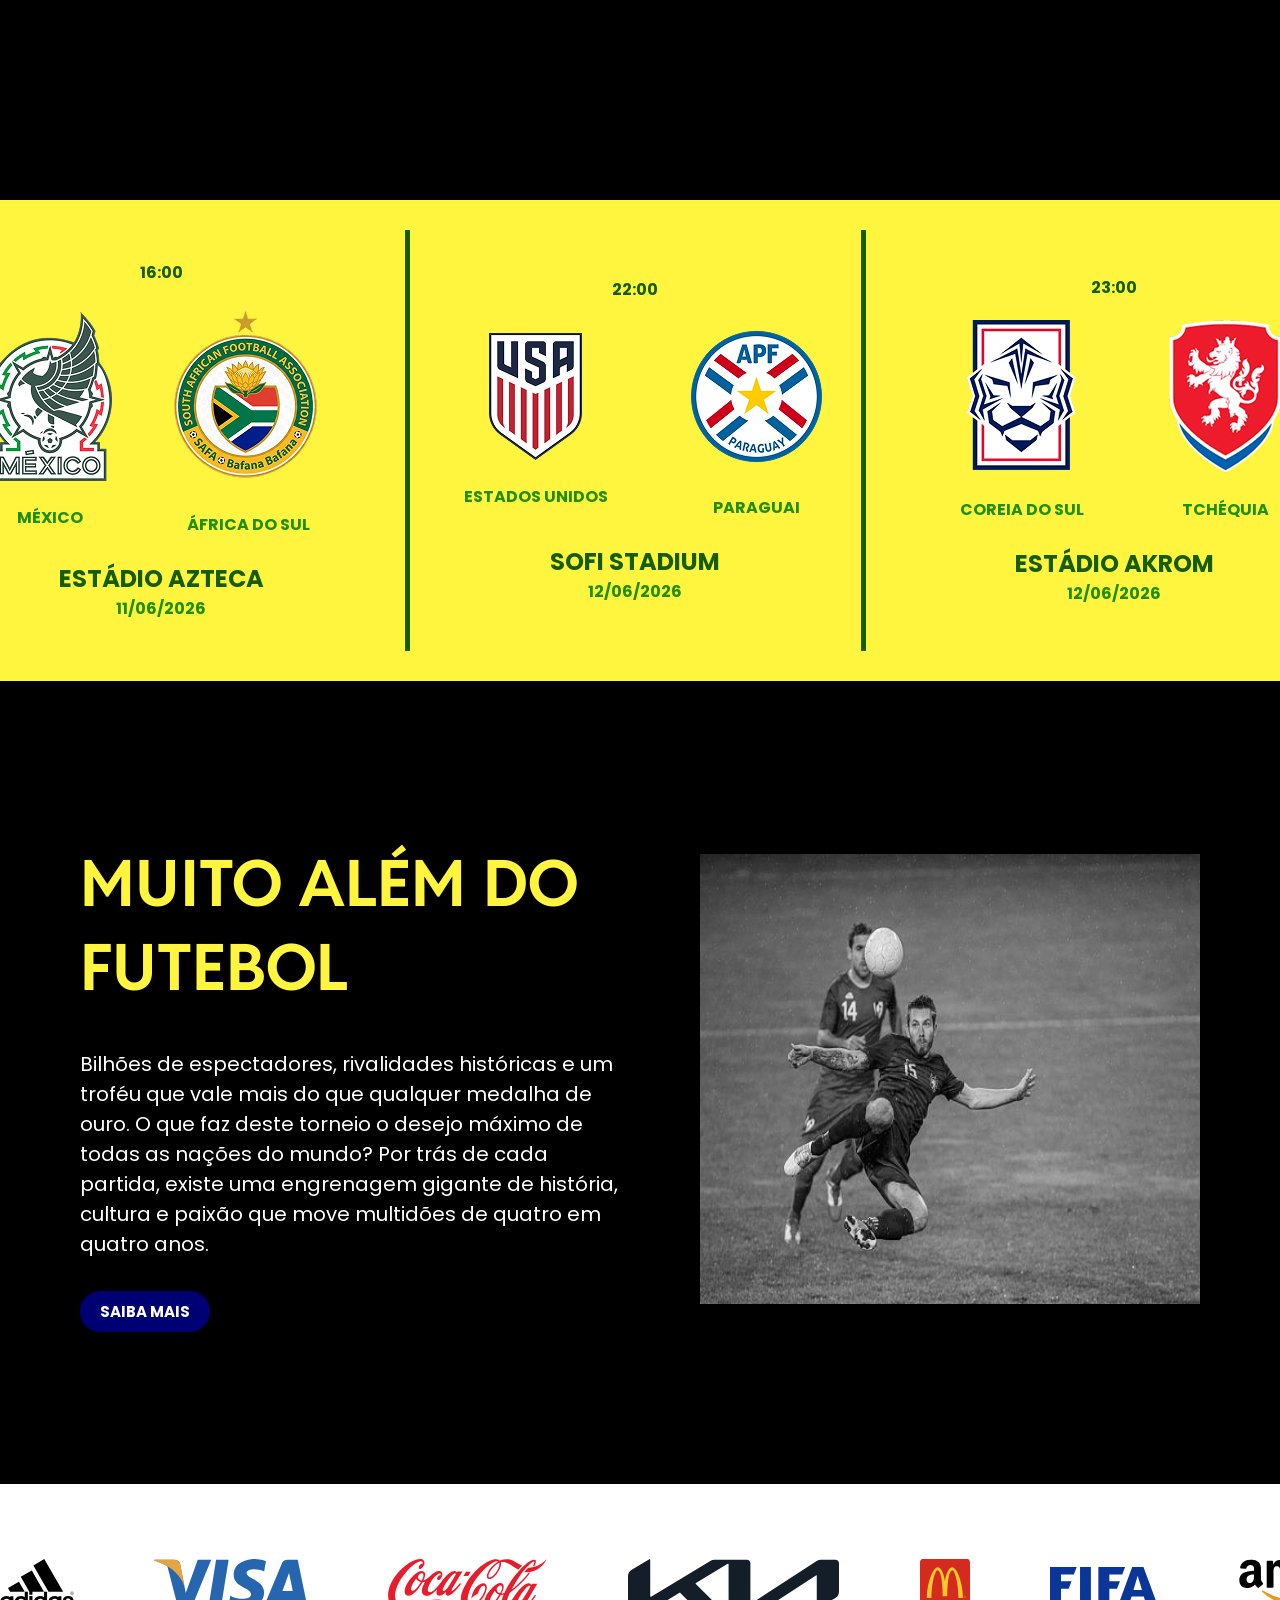
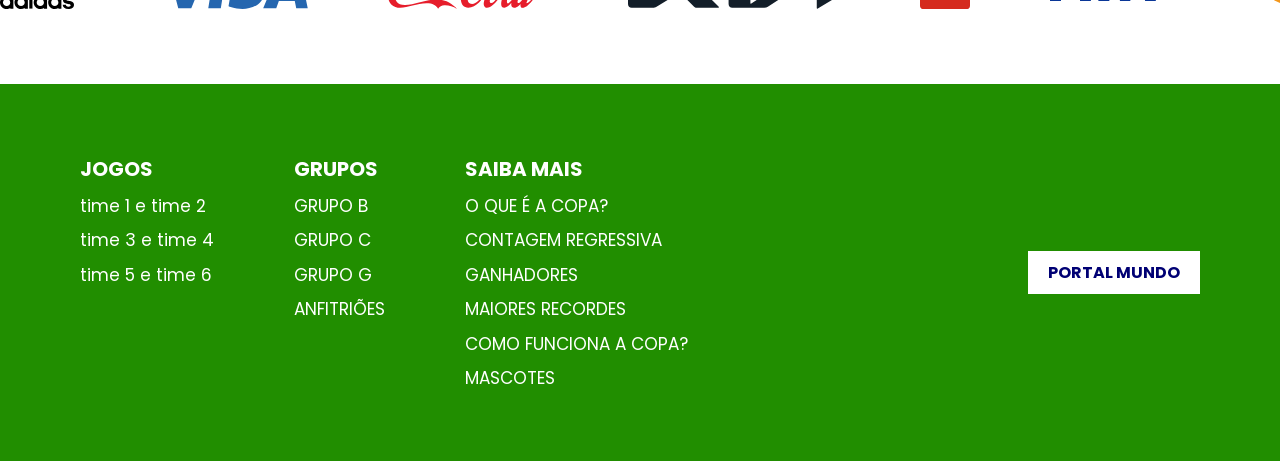
==== commit 76f905d0: "footer pag grupos" ====
--- a/index.html
+++ b/index.html
@@ -5,7 +5,7 @@
 <head>
     <meta charset="UTF-8">
     <meta name="viewport" content="width=device-width, initial-scale=1.0">
-    <title>Portal do Mundo</title>
+    <title>Portal Mundo</title>
     <link rel="stylesheet" href="../style/saibamais.css">
     <link rel="preconnect" href="https://fonts.googleapis.com">
     <link rel="preconnect" href="https://fonts.gstatic.com" crossorigin>
--- a/style/saibamais.css
+++ b/style/saibamais.css
@@ -13,13 +13,13 @@
 }
 
 body {
-    background-color: black;
+    background-color: rgb(0, 0, 0);
     margin: 0;
     padding: 0;
 }
 
 #header {
-    background-color: #D90000; 
+    background-color: #218e00; 
     position: fixed;
     z-index: 900;
     width: 100%;
@@ -54,6 +54,8 @@
     margin-bottom: -15px;
     font-weight: bold;
 }
+
+
 
 
 .nav-sub-links {
@@ -80,7 +82,7 @@
 
 .nav-sub-links li a:hover {
     background-color: #f5f5f5;
-    color: #D90000 !important; 
+    color: #000074 !important; 
 }
 
 .sub-link:hover .nav-sub-links {
@@ -103,7 +105,7 @@
     display: flex;
     flex-direction: column;
     align-items: flex-end; 
-    color: white;
+    color: rgb(255, 255, 255);
     text-align: right;
     margin-top: 1em;
     padding-right: 4em; 
@@ -119,7 +121,7 @@
 #destaque-titulo-intro {
     font-size: 50px;
     background-color: white;
-    color: #D90000;
+    color: #000074;
     padding: 0 10px; 
     margin-bottom: 0.5em;
     display: inline-block; 
@@ -136,7 +138,7 @@
 #contagem-regressiva {
     scroll-margin-top: 120px;
     text-align: center;
-    color: white;
+    color: rgb(0, 0, 0);
     font-family: 'Reddit Sans';
     margin: 10em;
     margin-top: 15em;
@@ -165,7 +167,8 @@
 
 
 .time-card {
-    background-color: #D90000; 
+    background-color: #fff53e; 
+    
     min-width: 200px;
     padding: 20px 15px;
     border-radius: 8px;
@@ -175,6 +178,7 @@
 
 #dias, #horas, #minutos, #segundos {
     font-size: 64px;
+    color: #000074;
     font-weight: bold;
     margin: 0;
     line-height: 1; 
@@ -184,7 +188,8 @@
     font-size: 20px;
     letter-spacing: 1px;
     margin-top: 8px;
-    color: #ffffff;
+    color: #000074;
+    
     font-weight: 400;
 }
 
@@ -268,7 +273,7 @@
 }
 
 #ganhadores button {
-    background-color: #D90000;
+    background-color: #000074;
     color: white;
     border: none;
     padding: 12px 30px;
@@ -306,7 +311,7 @@
 }
 
 #carrossel-recordes {
-    background-color: #D90000;
+    background-color: #fff53e;
     width: 100%;
     min-height: 450px; 
     display: flex;
@@ -316,7 +321,7 @@
 }
 
 .cards-carrossel {
-    display: flex;
+    display: none; /* 👈 Remova o !important daqui */
     flex-direction: row;
     align-items: center;
     justify-content: space-between;
@@ -324,7 +329,15 @@
     max-width: 1100px; 
     padding: 0 2em;
     gap: 4em;
-}
+    opacity: 0;
+    transition: opacity 0.6s ease-in-out; /* Aumentei um pouco para o efeito ficar mais suave */
+}
+
+.cards-carrossel.ativo {
+    display: flex; /* 👈 O JavaScript vai ativar isso aqui */
+    opacity: 1;
+}
+
 
 .imagem-carrossel {
     flex: 1;
@@ -357,7 +370,9 @@
     font-weight: bold;
     letter-spacing: 1px;
     text-transform: uppercase;
+    color: #000074;
     line-height: 1.1;
+    white-space: nowrap;
     margin-bottom: 5px;
 }
 
@@ -367,19 +382,20 @@
     font-weight: bold;
     text-transform: uppercase;
     letter-spacing: 1px;
-    color: #ffffff;
+    color: black;
     margin-bottom: 20px;
     padding-bottom: 15px;
-    border-bottom: 2px solid rgb(255, 255, 255); 
+    border-bottom: 2px solid rgb(0, 0, 0); 
 }
 
 .texto-card-carrossel {
     font-family: 'Poppins', sans-serif;
     font-size: 14px;
     line-height: 1.6;
-    color: #ffffff;
+    color: black;
     text-align: justify;
 }
+
 
 
 #como-funciona-a-copa {
@@ -394,14 +410,20 @@
     height: 900px;
     text-align: center;
 }
+#textos-explicacao {
+    display: flex;
+    justify-content: center;
+    flex-direction: column;
+    align-items: center;
+}
 
 #titulo-explicacao {
     font-family: 'Reddit Sans';
     font-size: 64px;
     font-weight: bold;
-    margin-left: 8em;
+    
     margin-bottom: 20px;
-    padding-bottom: 15px;
+    
     border-bottom: 2px solid rgb(255, 255, 255);
     width: fit-content;
 }
@@ -453,7 +475,7 @@
 
 #nome-mascote-selecionado {
     font-size: 48px;
-    color: #D90000;
+    color: #fff53e;
 }
 
 #pais-ano-mascote-selecionado {
@@ -501,7 +523,7 @@
 
 .nome-mascote {
     font-size: 32px;
-    color: #D90000;
+    color: #fff53e;
 }
 
 .pais-ano-mascote {
@@ -523,12 +545,12 @@
 }
 
 #card-secundario::-webkit-scrollbar-thumb {
-    background: #ccc;         /* Cor do indicador de rolagem */
+    background: #218e00;         /* Cor do indicador de rolagem */
     border-radius: 10px;
 }
 
 #card-secundario::-webkit-scrollbar-thumb:hover {
-    background: #999;         /* Cor do indicador quando passa o mouse */
+    background: #165d00;         /* Cor do indicador quando passa o mouse */
 }
 
 
@@ -540,7 +562,7 @@
     justify-content: flex-start; 
     height: 100vh;         
     padding-left: 50px;         
-    background-image: url("../imagens/backgrounds/background_home.png"); 
+    background-image: url("../imagens/backgrounds/home-1.png"); 
     background-size: cover;
     background-repeat: no-repeat;
 }
@@ -548,10 +570,9 @@
 
 #home-textos p:nth-of-type(1) {
     font-size: 1rem;
-    color: #D90000;
+    color: #000074;
     background-color: #ffffff;
     width: fit-content;
-    
     padding: 10px 20px;
     text-align: center;
     font-weight: bold;
@@ -607,7 +628,7 @@
 
 .card-grupos p:nth-of-type(1) {
     font-size: 2em;
-    color: #D90000;
+    color: #000074;
     font-family: 'Reddit Sans';
     font-weight: bold;
 }
@@ -621,7 +642,7 @@
 .card-grupos a {
     text-decoration: none;
     border: none;
-    background-color: #D90000;
+    background-color: #000074;
     font-weight: bold;
     padding: 10px 20px;
     width: fit-content;
@@ -631,10 +652,8 @@
 
 #jogos {
     display: flex;
-    background-color: #D90000;
-    justify-content: center;
-
-    
+    background-color: #fff53e;
+    justify-content: center;  
 }
 
 #blocos-jogos {
@@ -653,27 +672,31 @@
     align-items: center;
     box-sizing: border-box;
     padding: 30px;
+    
  
 }
 
 .card-jogo:nth-child(2) {
-    border-left: #530000 5px solid;
-    border-right: #530000 5px solid;
+    border-left: #165d00 5px solid;
+    border-right: #165d00 5px solid;
 }
 
 .card-jogo p:nth-of-type(1) {
     font-size: 1em;
     font-weight: bold;
+    color: #165d00;
 }
 
 .card-jogo p:nth-of-type(2) {
     font-size: 1.5em;
     font-weight: bold;
+    color: #165d00;
 }
 
 .card-jogo p:nth-of-type(3) {
     font-size: 1em;
     font-weight: bold;
+    color: #218e00;
 }
 
 .brasoes-jogos {
@@ -689,6 +712,7 @@
     font-size: 1.5em;
     font-weight: bold;
     margin: 1.5em;
+    color: #218e00;
 }
 
 .brasao-1, .brasao-2 {
@@ -702,6 +726,7 @@
     font-size: 1em;
     font-weight: bold;
     white-space: nowrap;
+    color: #218e00;
     
 }
 
@@ -709,6 +734,7 @@
     font-size: 1em;
     font-weight: bold;
     white-space: nowrap;
+    color: #218e00;
 }
 
 #o-que-e-a-copa {
@@ -729,7 +755,7 @@
     font-size: 64px;
     font-weight: bold;
     font-family: 'Reddit Sans';
-    color: #D90000;
+    color: #fff53e;
 }
 
 #textos-o-que-e-a-copa p:nth-of-type(2) {
@@ -739,7 +765,7 @@
 }
 
 #textos-o-que-e-a-copa a {
-    background-color: #D90000;
+    background-color: #000074;
     font-size: 15px;
     font-weight: bold;
     width: fit-content;
@@ -813,7 +839,7 @@
     flex-direction: row;
     justify-content: space-between;
     align-items: center;
-    background-color: #D90000;
+    background-color: #218e00;
     padding: 70px 80px;
 }
 
@@ -836,7 +862,7 @@
 }
 
 #links-footer ul li a:hover{
-    color: #530000;
+    color: #165d00;
 }
 
 #links-footer ul li:nth-of-type(1) {
@@ -846,7 +872,7 @@
 
 #logo-footer a {
     background-color: white;
-    color: #D90000;
+    color: #000074;
     text-decoration: none;
     width: fit-content;
     padding: 10px 20px;
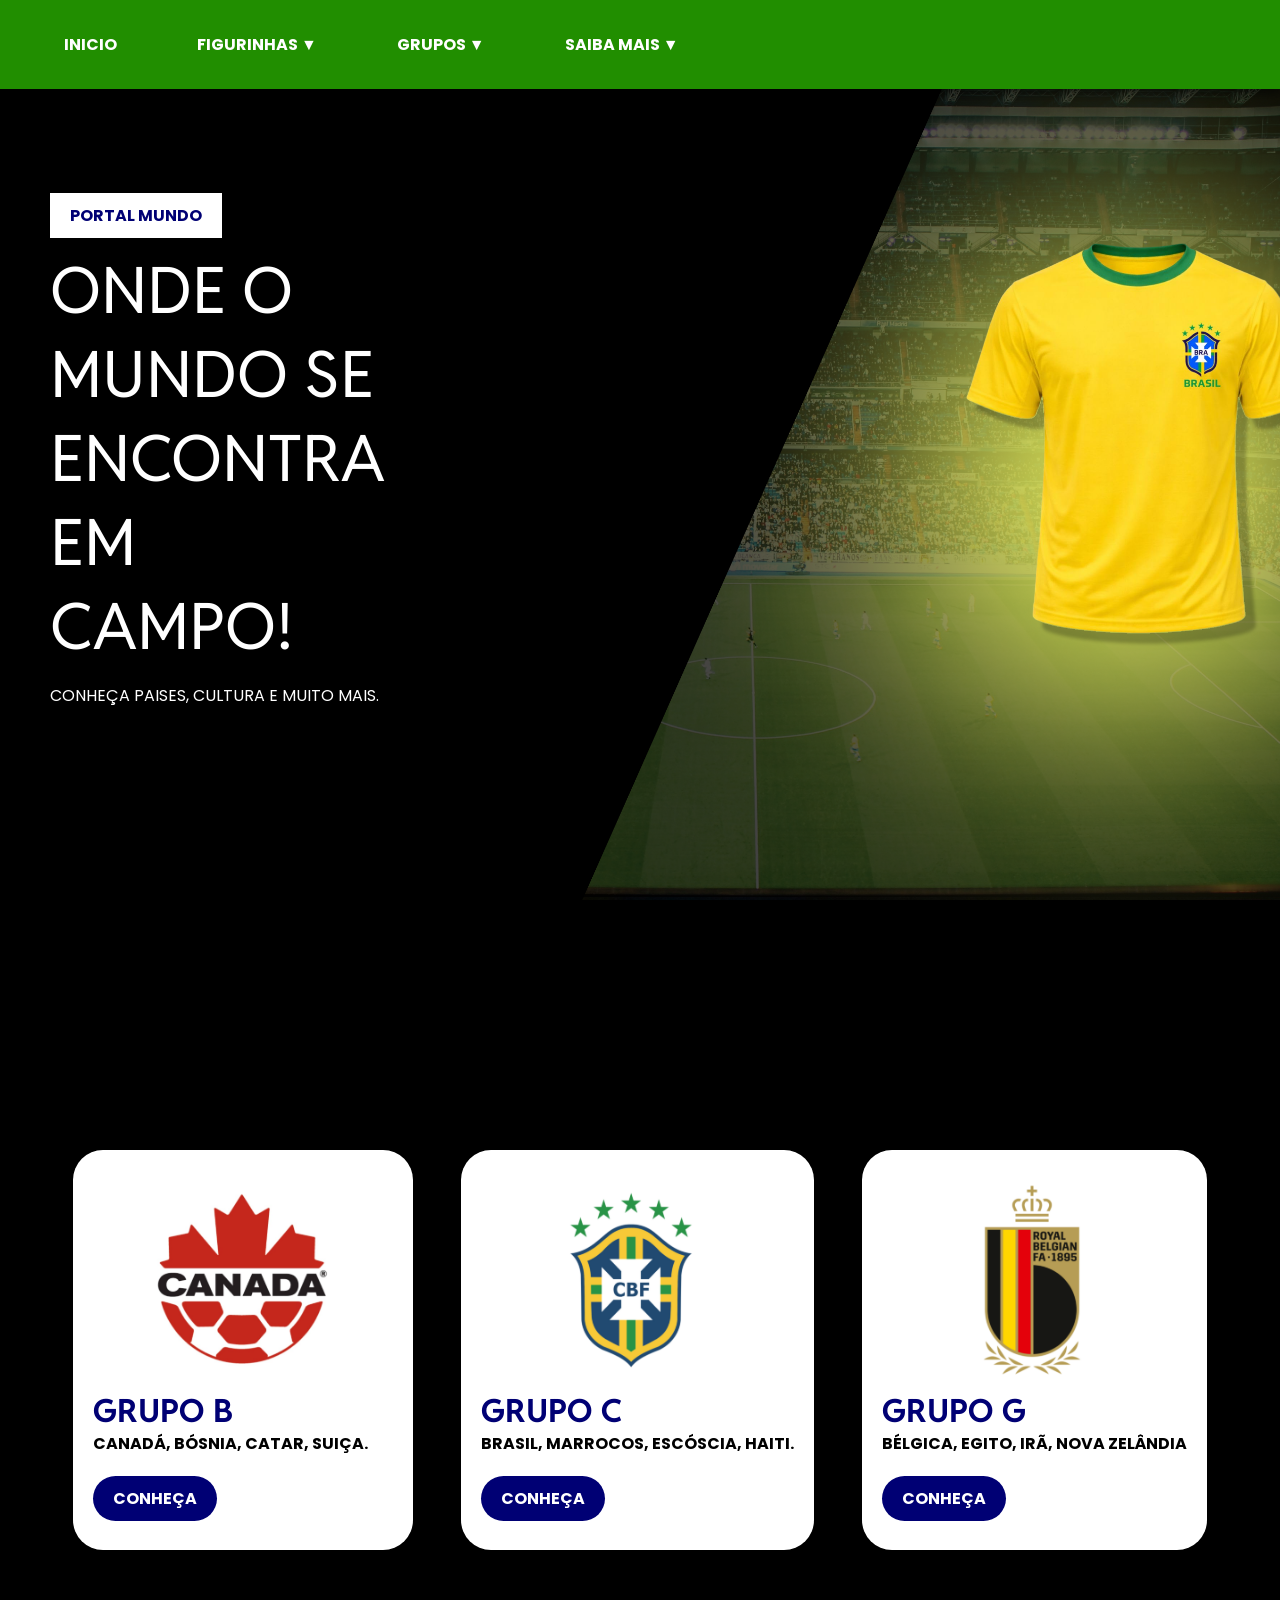
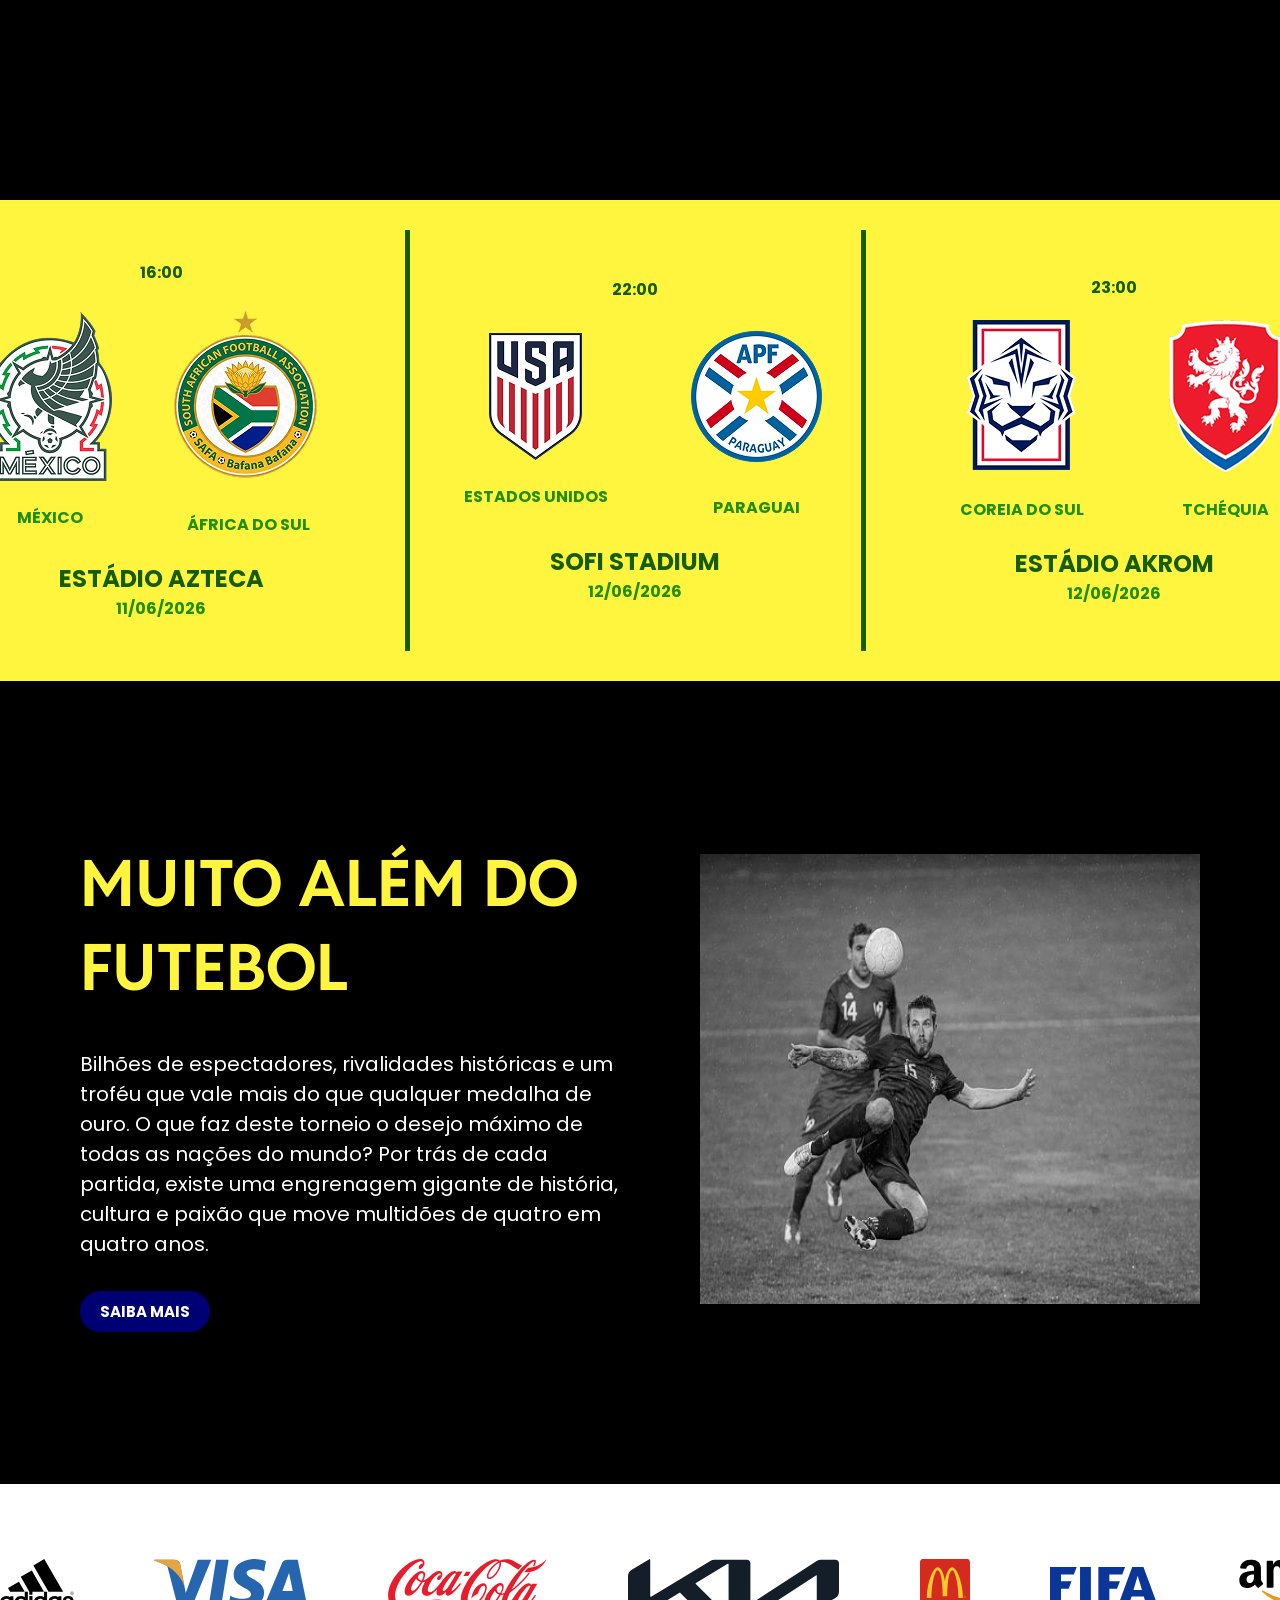
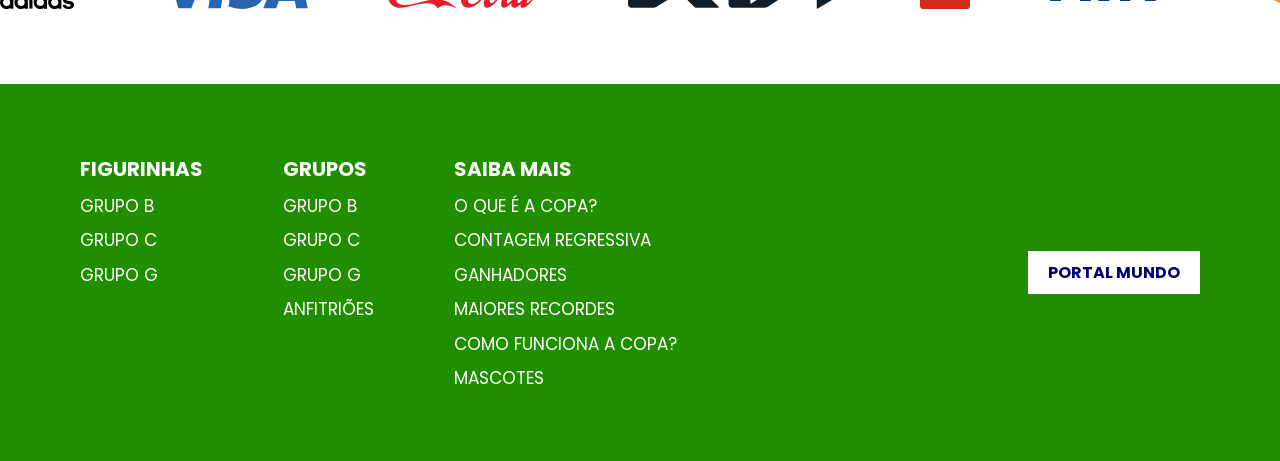
==== commit 2e1a8557: "add pag de figurinhas e links" ====
--- a/index.html
+++ b/index.html
@@ -25,7 +25,14 @@
         <div id="nav">
             <ul id="nav-links">
                 <li><a href="index.html" class="links-navegacao">INICIO</a></li>
-                <li><a href="#" class="links-navegacao">JOGOS</a></li>
+                <li class="sub-link">
+                    <a href="figurinhas.html" class="links-navegacao">FIGURINHAS &#9660</a>
+                    <ul class="nav-sub-links">
+                        <li><a href="pages/figurinhas.html?grupo=grupo-b">GRUPO B</a></li>
+                        <li><a href="pages/figurinhas.html?grupo=grupo-c">GRUPO C</a></li>
+                        <li><a href="pages/figurinhas.html?grupo=grupo-g">GRUPO G</a></li>
+                    </ul>
+                </li>
                 <li class="sub-link"><a href="pages/grupos.html" class="links-navegacao">GRUPOS &#9660</a>
                     <ul class="nav-sub-links">
                         <li><a href="pages/grupos.html?grupo=grupo-b">GRUPO B</a></li>
@@ -179,10 +186,10 @@
     <div id="footer">
         <div id="links-footer">
             <ul>
-                <li><a href="#">JOGOS</a></li>
-                <li><a href="#">time 1 e time 2</a></li>
-                <li><a href="#">time 3 e time 4</a></li>
-                <li><a href="#">time 5 e time 6</a></li>
+                <li><a href="pages/figurinhas.html">FIGURINHAS</a></li>
+                <li><a href="pages/figurinhas.html?grupo=grupo-b">GRUPO B</a></li>
+                <li><a href="pages/figurinhas.html?grupo=grupo-c">GRUPO C</a></li>
+                <li><a href="pages/figurinhas.html?grupo=grupo-g">GRUPO G</a></li>
             </ul>
 
             <ul>
--- a/style/saibamais.css
+++ b/style/saibamais.css
@@ -321,7 +321,7 @@
 }
 
 .cards-carrossel {
-    display: none; /* 👈 Remova o !important daqui */
+    display: none; 
     flex-direction: row;
     align-items: center;
     justify-content: space-between;
@@ -330,11 +330,11 @@
     padding: 0 2em;
     gap: 4em;
     opacity: 0;
-    transition: opacity 0.6s ease-in-out; /* Aumentei um pouco para o efeito ficar mais suave */
+    transition: opacity 0.6s ease-in-out; 
 }
 
 .cards-carrossel.ativo {
-    display: flex; /* 👈 O JavaScript vai ativar isso aqui */
+    display: flex; 
     opacity: 1;
 }
 
@@ -536,21 +536,21 @@
 }
 
 #card-secundario::-webkit-scrollbar {
-    width: 6px;               /* Largura da barra */
+    width: 6px;               
 }
 
 #card-secundario::-webkit-scrollbar-track {
-    background: rgba(0, 0, 0, 0.05); /* Fundo da barra */
+    background: rgba(0, 0, 0, 0.05); 
     border-radius: 10px;
 }
 
 #card-secundario::-webkit-scrollbar-thumb {
-    background: #218e00;         /* Cor do indicador de rolagem */
+    background: #218e00;         
     border-radius: 10px;
 }
 
 #card-secundario::-webkit-scrollbar-thumb:hover {
-    background: #165d00;         /* Cor do indicador quando passa o mouse */
+    background: #165d00;        
 }
 
 
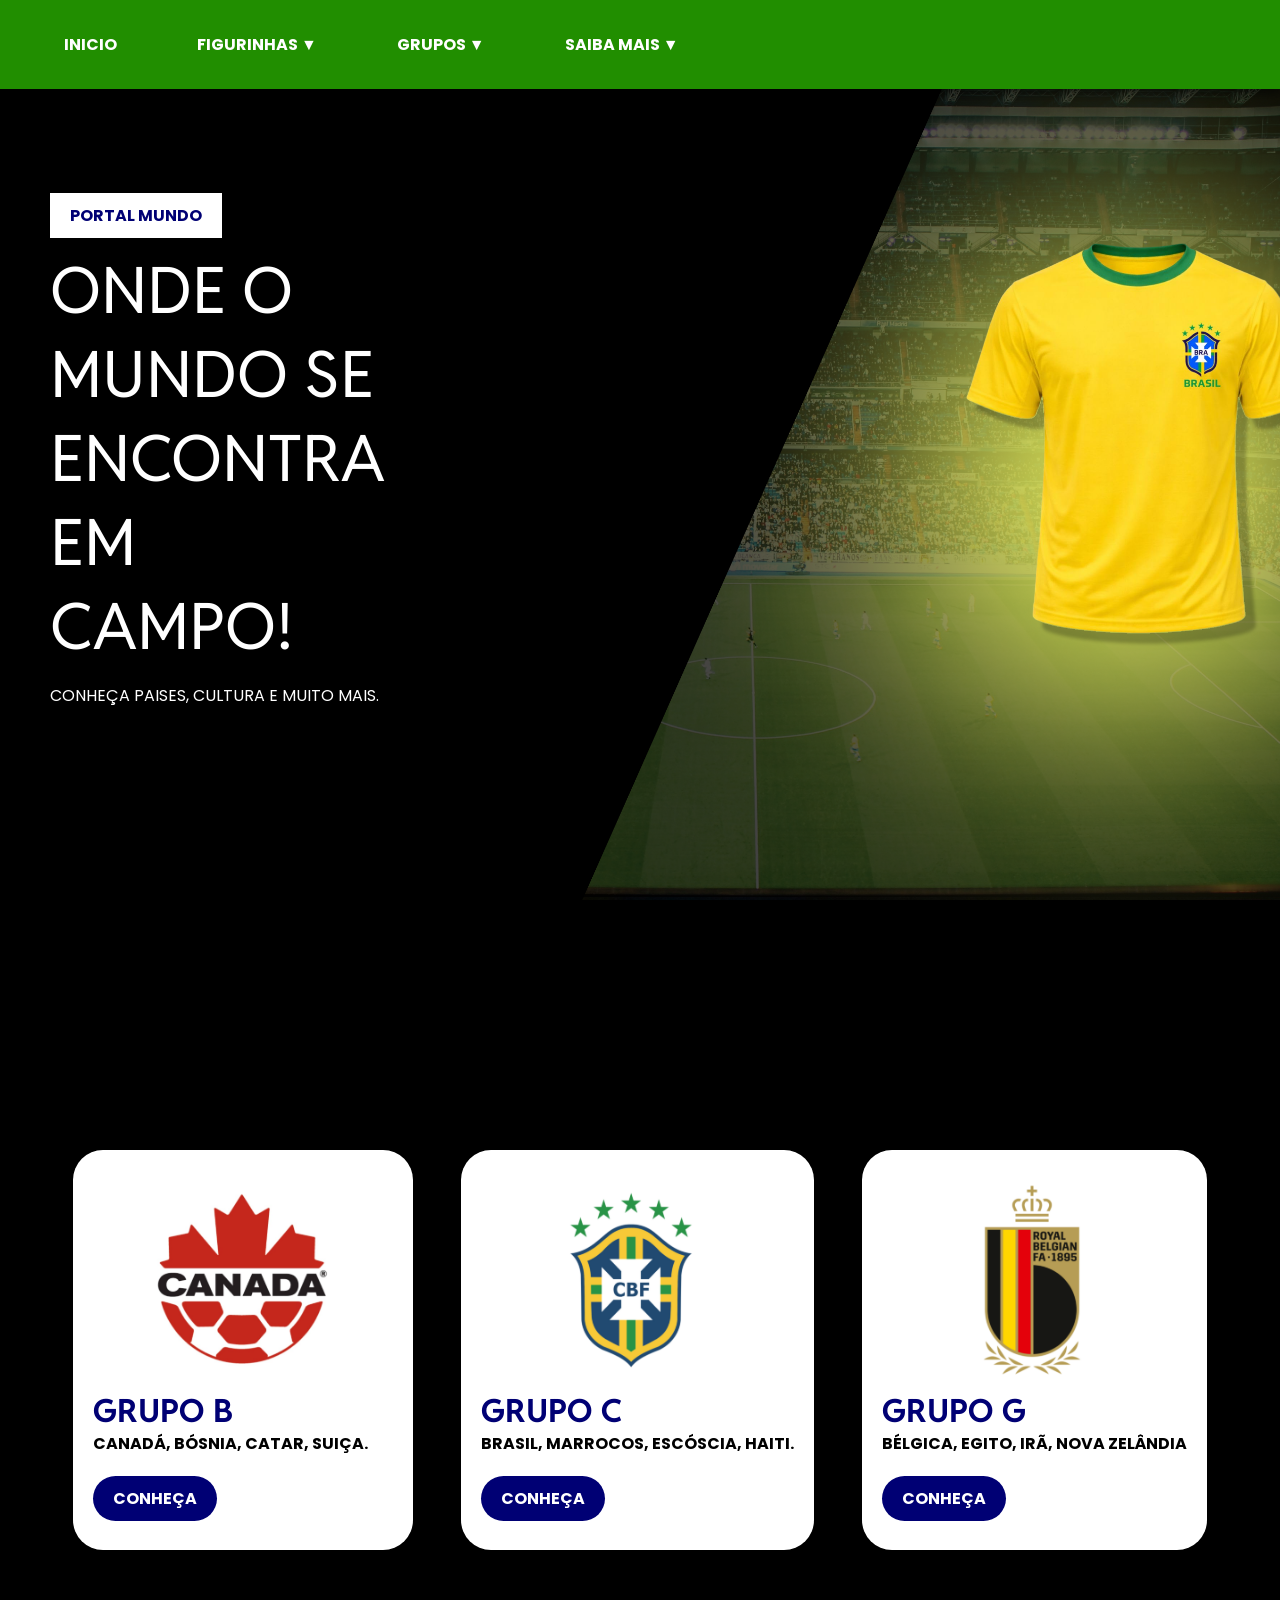
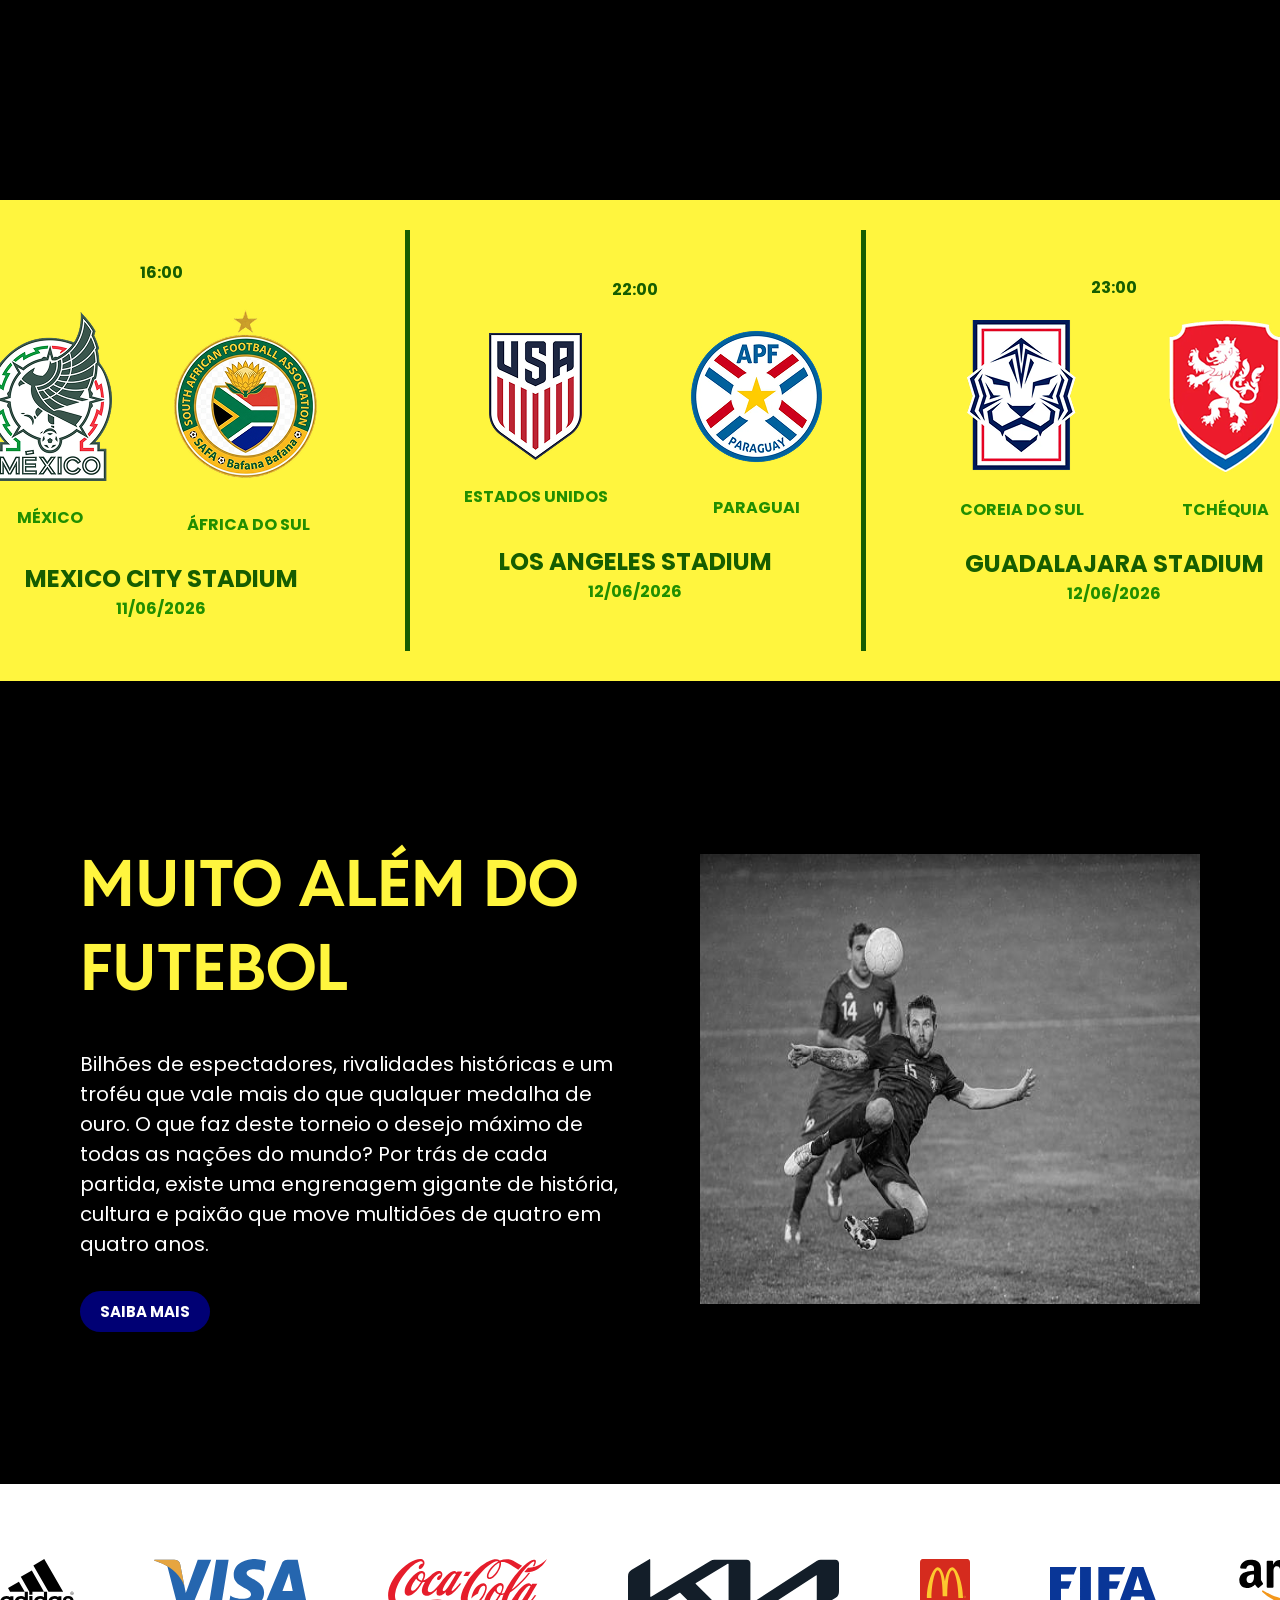
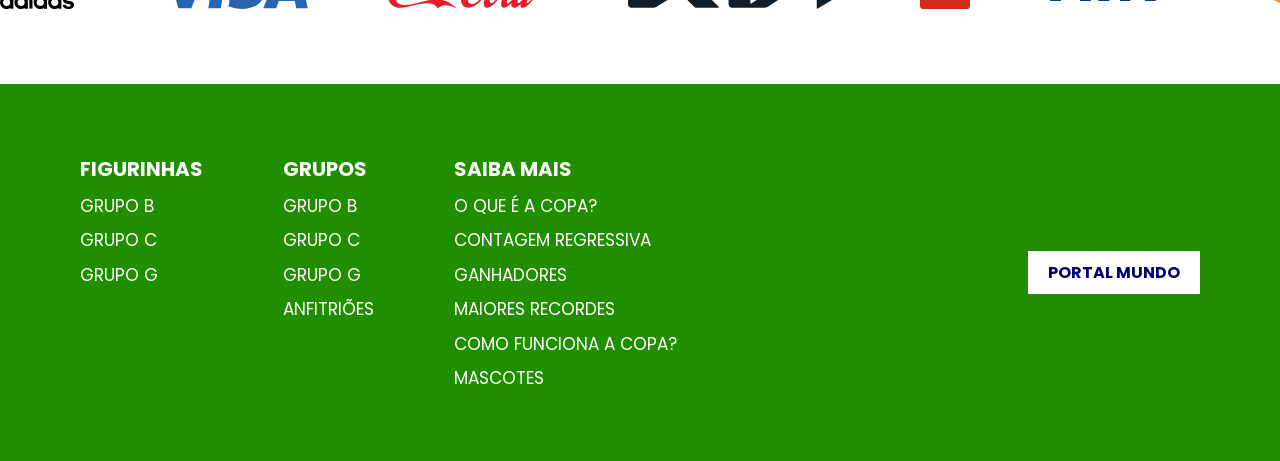
==== commit 21281bd7: "ARRUMOU GRUPO B" ====
--- a/index.html
+++ b/index.html
@@ -112,7 +112,7 @@
                 </div>
 
 
-                <p>ESTÁDIO AZTECA</p>
+                <p>MEXICO CITY STADIUM</p>
                 <p>11/06/2026</p>
             </div>
 
@@ -131,7 +131,7 @@
                     </div>
                 </div>
 
-                <p>SOFI STADIUM</p>
+                <p>LOS ANGELES STADIUM</p>
                 <p>12/06/2026</p>
             </div>
 
@@ -151,7 +151,7 @@
                 </div>
 
 
-                <p>ESTÁDIO AKROM</p>
+                <p>GUADALAJARA STADIUM</p>
                 <p>12/06/2026</p>
             </div>
         </div>
